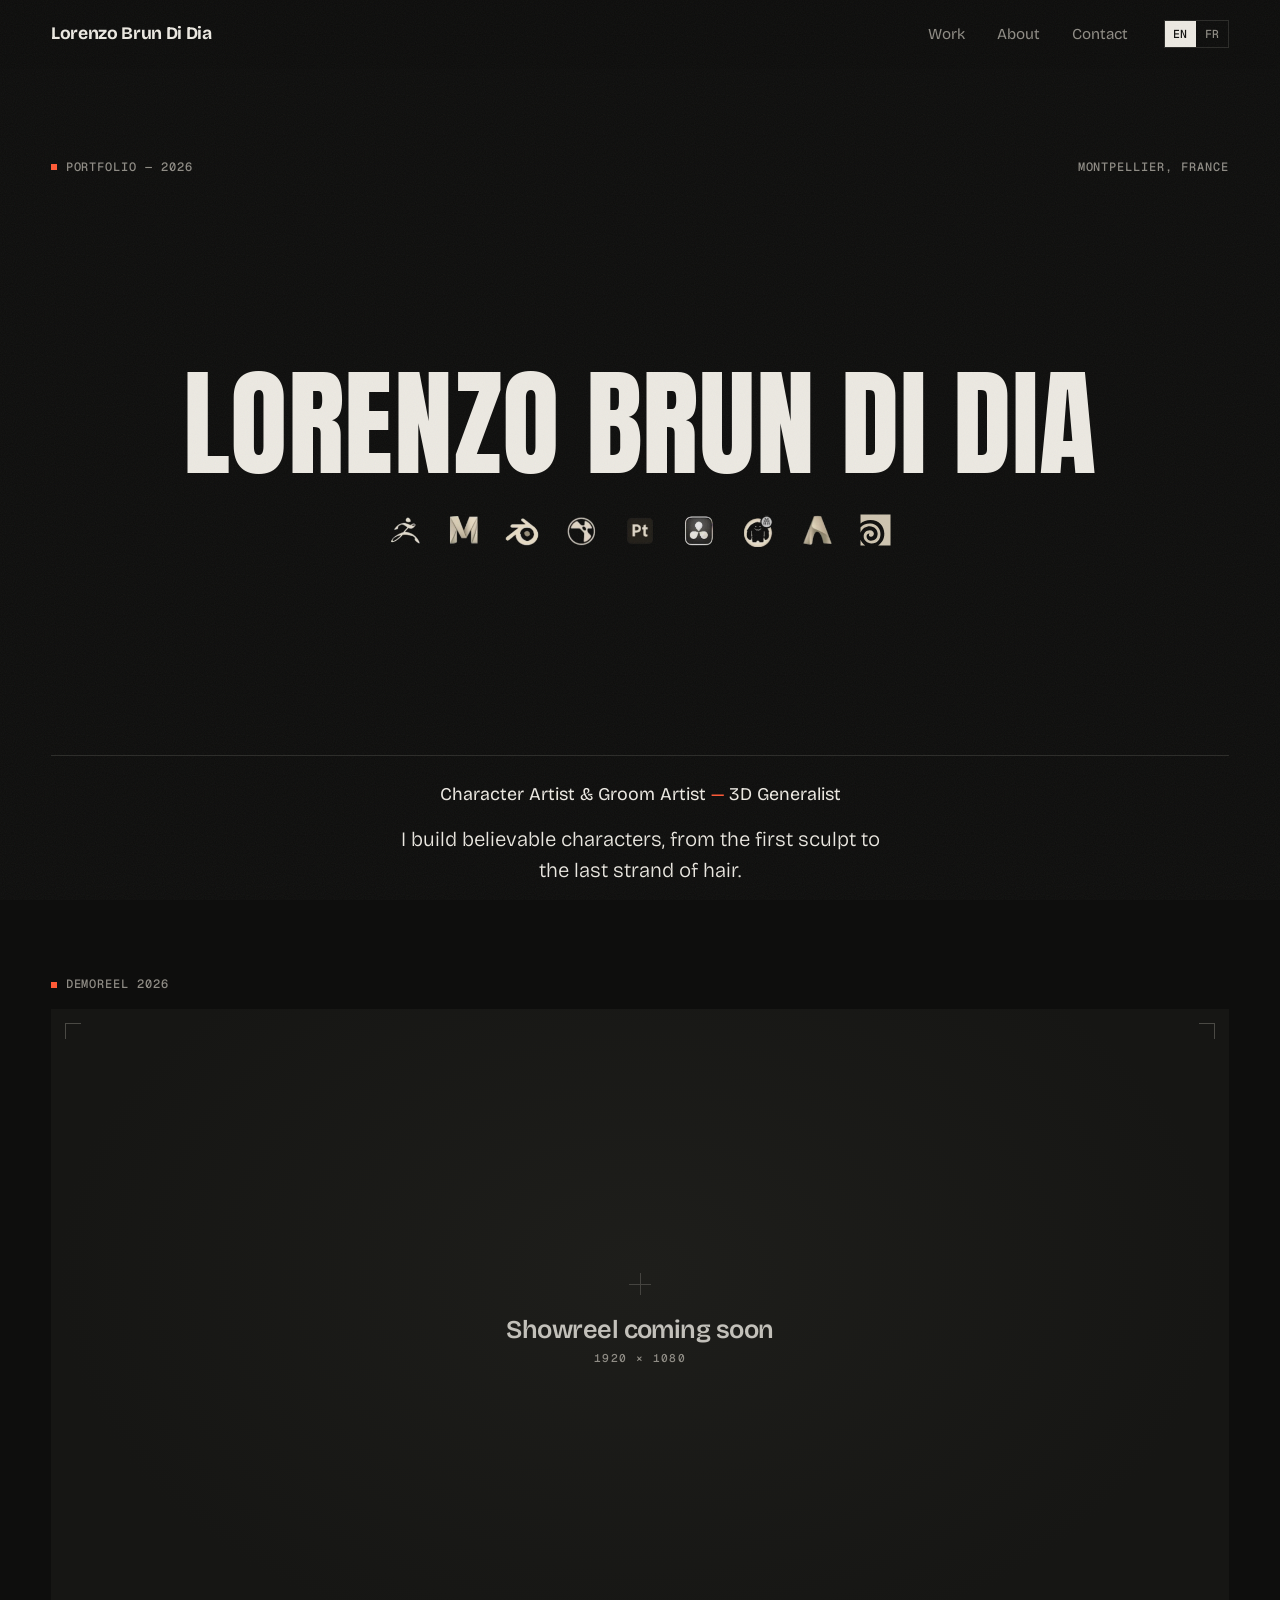
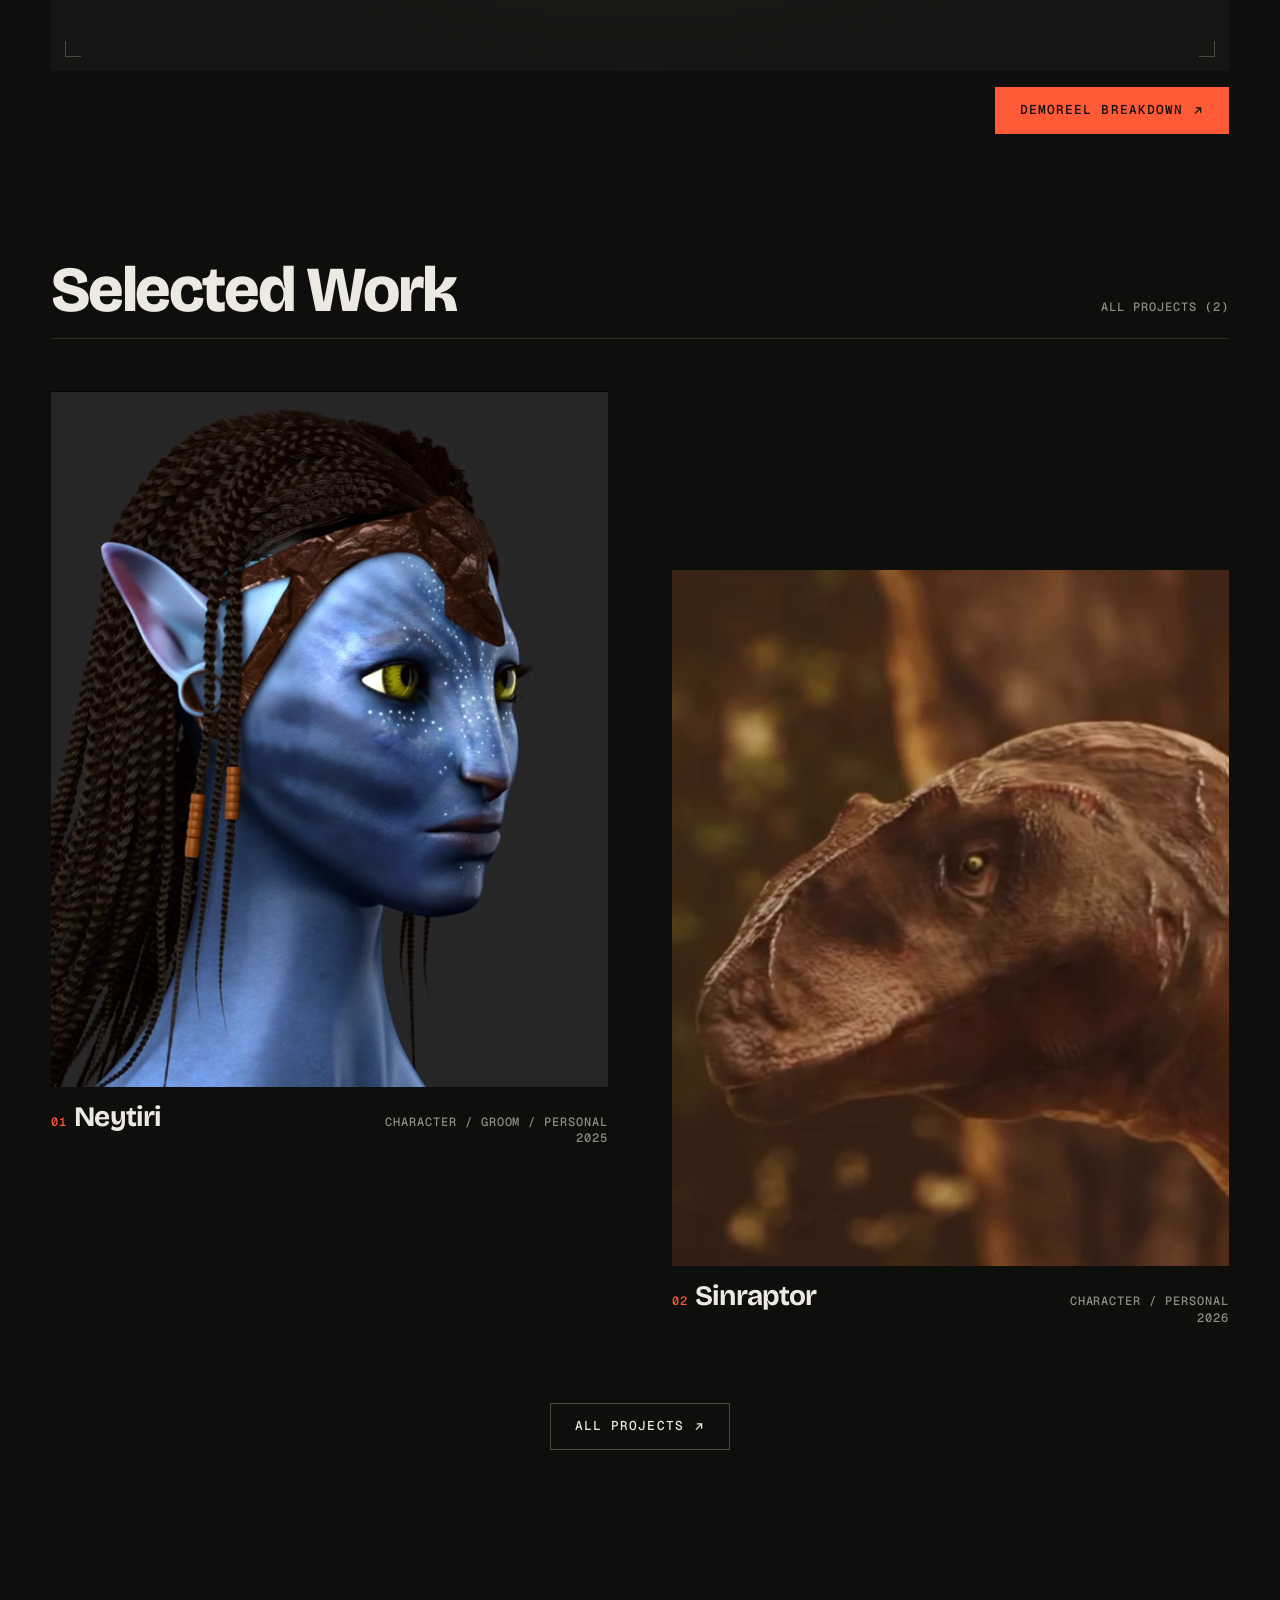
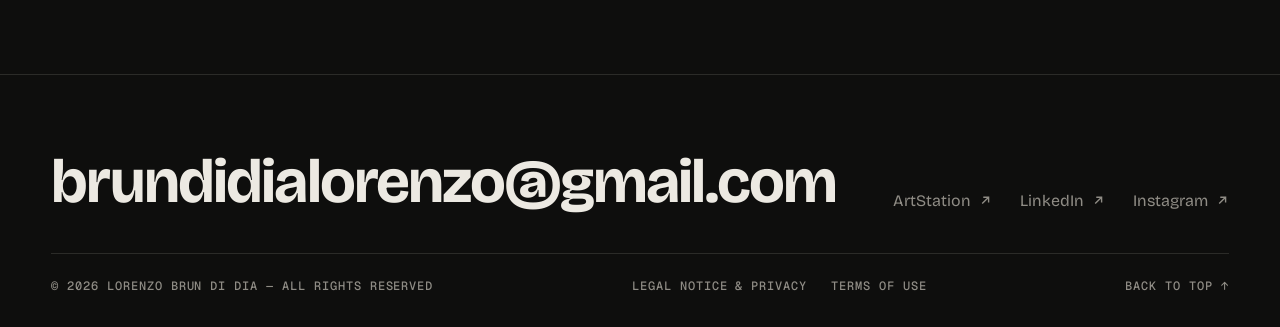
==== index.html @ 5e61f169 "Contact : l'email tient sur une ligne Co-Authored-By: Claude Opus 5.5 <noreply@anthropic.com>" ====
<!doctype html>
<!-- ============================================================
     index.html — ne modifie pas ce fichier.
     Le contenu de la page est construit automatiquement à partir de
     data/site.js et data/projects.js (voir GUIDE.md).
     ============================================================ -->
<html lang="en">
<head>
  <meta charset="utf-8">
  <meta name="viewport" content="width=device-width, initial-scale=1">
  <title>Lorenzo Brun Di Dia — Character Artist & Groom Artist</title>
  <meta name="description" content="Lorenzo Brun Di Dia — Character Artist & Groom Artist, 3D Generalist. Student in Character Design at ARTFX Montpellier.">
  <meta name="tdm-reservation" content="1">
  <meta name="theme-color" content="#0E0E0D">
  <meta property="og:title" content="Lorenzo Brun Di Dia — Character Artist & Groom Artist">
  <meta property="og:description" content="Lorenzo Brun Di Dia — Character Artist & Groom Artist, 3D Generalist. Student in Character Design at ARTFX Montpellier.">
  <meta property="og:type" content="website">
  <link rel="icon" href="assets/favicon.svg" type="image/svg+xml">
  <link rel="stylesheet" href="css/style.css?v=20261101-4">
  <script src="data/site.js?v=20261101-4" defer></script>
  <script src="data/projects.js?v=20261101-4" defer></script>
  <script src="js/lightbox.js?v=20261101-4" defer></script>
  <script src="js/app.js?v=20261101-4" defer></script>
</head>
<body data-page="home">
  <a class="skip-link" href="#main">Skip to content</a>
  <header class="site-header" id="site-header"></header>
  <main id="main" tabindex="-1"><div id="page"></div></main>
  <footer class="site-footer" id="site-footer"></footer>
  <noscript><p class="container" style="padding:4rem 0">Please enable JavaScript to view this portfolio. Contact: brundidialorenzo@gmail.com</p></noscript>
</body>
</html>
---- css/style.css ----
/* =====================================================================
   STYLE.CSS — l'apparence du site.
   Tu n'as besoin de toucher qu'aux deux blocs du haut :
   1) les polices (bloc @font-face)   2) les couleurs (:root)
   ===================================================================== */

/* 1) POLICES — hébergées sur le site (dossier assets/fonts), sans appel à Google :
      aucune donnée de visiteur n'est envoyée à un tiers (RGPD). Voir GUIDE.md pour en changer. */
@font-face { font-family: "Anton"; font-style: normal; font-weight: 400; font-display: swap; src: url("../assets/fonts/anton-latin-ext0.woff2") format("woff2"); unicode-range: U+0100-02BA, U+02BD-02C5, U+02C7-02CC, U+02CE-02D7, U+02DD-02FF, U+0304, U+0308, U+0329, U+1D00-1DBF, U+1E00-1E9F, U+1EF2-1EFF, U+2020, U+20A0-20AB, U+20AD-20C4, U+2113, U+2C60-2C7F, U+A720-A7FF; }
@font-face { font-family: "Anton"; font-style: normal; font-weight: 400; font-display: swap; src: url("../assets/fonts/anton-latin1.woff2") format("woff2"); unicode-range: U+0000-00FF, U+0131, U+0152-0153, U+02BB-02BC, U+02C6, U+02DA, U+02DC, U+0304, U+0308, U+0329, U+2000-206F, U+20AC, U+2122, U+2191, U+2193, U+2212, U+2215, U+FEFF, U+FFFD; }
@font-face { font-family: "Bricolage Grotesque"; font-style: normal; font-weight: 300 800; font-display: swap; src: url("../assets/fonts/bricolage-grotesque-latin-ext2.woff2") format("woff2"); unicode-range: U+0100-02BA, U+02BD-02C5, U+02C7-02CC, U+02CE-02D7, U+02DD-02FF, U+0304, U+0308, U+0329, U+1D00-1DBF, U+1E00-1E9F, U+1EF2-1EFF, U+2020, U+20A0-20AB, U+20AD-20C4, U+2113, U+2C60-2C7F, U+A720-A7FF; }
@font-face { font-family: "Bricolage Grotesque"; font-style: normal; font-weight: 300 800; font-display: swap; src: url("../assets/fonts/bricolage-grotesque-latin3.woff2") format("woff2"); unicode-range: U+0000-00FF, U+0131, U+0152-0153, U+02BB-02BC, U+02C6, U+02DA, U+02DC, U+0304, U+0308, U+0329, U+2000-206F, U+20AC, U+2122, U+2191, U+2193, U+2212, U+2215, U+FEFF, U+FFFD; }
@font-face { font-family: "Geist Mono"; font-style: normal; font-weight: 400; font-display: swap; src: url("../assets/fonts/geist-mono-latin-ext4.woff2") format("woff2"); unicode-range: U+0100-02BA, U+02BD-02C5, U+02C7-02CC, U+02CE-02D7, U+02DD-02FF, U+0304, U+0308, U+0329, U+1D00-1DBF, U+1E00-1E9F, U+1EF2-1EFF, U+2020, U+20A0-20AB, U+20AD-20C4, U+2113, U+2C60-2C7F, U+A720-A7FF; }
@font-face { font-family: "Geist Mono"; font-style: normal; font-weight: 400; font-display: swap; src: url("../assets/fonts/geist-mono-latin5.woff2") format("woff2"); unicode-range: U+0000-00FF, U+0131, U+0152-0153, U+02BB-02BC, U+02C6, U+02DA, U+02DC, U+0304, U+0308, U+0329, U+2000-206F, U+20AC, U+2122, U+2191, U+2193, U+2212, U+2215, U+FEFF, U+FFFD; }
@font-face { font-family: "Geist Mono"; font-style: normal; font-weight: 500; font-display: swap; src: url("../assets/fonts/geist-mono-latin-ext4.woff2") format("woff2"); unicode-range: U+0100-02BA, U+02BD-02C5, U+02C7-02CC, U+02CE-02D7, U+02DD-02FF, U+0304, U+0308, U+0329, U+1D00-1DBF, U+1E00-1E9F, U+1EF2-1EFF, U+2020, U+20A0-20AB, U+20AD-20C4, U+2113, U+2C60-2C7F, U+A720-A7FF; }
@font-face { font-family: "Geist Mono"; font-style: normal; font-weight: 500; font-display: swap; src: url("../assets/fonts/geist-mono-latin5.woff2") format("woff2"); unicode-range: U+0000-00FF, U+0131, U+0152-0153, U+02BB-02BC, U+02C6, U+02DA, U+02DC, U+0304, U+0308, U+0329, U+2000-206F, U+20AC, U+2122, U+2191, U+2193, U+2212, U+2215, U+FEFF, U+FFFD; }

/* 2) COULEURS & RÉGLAGES */
:root {
  --accent: #FF5A36;          /* ← TA COULEUR D'ACCENT : change uniquement cette valeur */
  --on-accent: #0E0E0D;       /* texte posé sur la couleur d'accent */

  --bg: #0E0E0D;              /* fond (presque noir, chaud) */
  --surface: #161614;         /* blocs, placeholders */
  --surface-2: #1E1E1B;
  --line: #2B2B28;            /* filets, bordures */
  --line-strong: #4A4944;
  --text: #ECE9E2;            /* texte principal */
  --muted: #8F8C85;           /* texte secondaire */

  --font-hero: "Anton", "Impact", sans-serif;                        /* ton nom sur l'accueil (style carton de la démo) */
  --font-display: "Bricolage Grotesque", "Arial Black", sans-serif;   /* grands titres */
  --font-body: "Bricolage Grotesque", system-ui, -apple-system, "Segoe UI", sans-serif;
  --display-weight: 800;      /* graisse des titres : 600 (plus léger) à 800 (très gras) */
  --font-mono: "Geist Mono", ui-monospace, "SF Mono", Consolas, monospace;

  --gutter: clamp(1rem, 4vw, 4rem);
  --max: 1680px;
  --ease: cubic-bezier(.2, .7, .1, 1);
}

/* ---------------------------------------------------------------------
   Base
   --------------------------------------------------------------------- */
*, *::before, *::after { box-sizing: border-box; }
html { -webkit-text-size-adjust: 100%; scroll-behavior: smooth; }
body {
  margin: 0;
  background: var(--bg);
  color: var(--text);
  font: 400 1rem/1.6 var(--font-body);
  -webkit-font-smoothing: antialiased;
  text-rendering: optimizeLegibility;
  overflow-x: hidden;
  animation: page-in .6s var(--ease) both;
}
img, video, iframe { display: block; max-width: 100%; }
img { height: auto; }
a { color: inherit; text-decoration: none; }
button { font: inherit; color: inherit; background: none; border: 0; padding: 0; cursor: pointer; }
h1, h2, h3, p, ul, ol, dl, dd, figure { margin: 0; }
ul, ol { padding: 0; list-style: none; }
::selection { background: var(--accent); color: var(--on-accent); }

:focus-visible { outline: 2px solid var(--accent); outline-offset: 3px; }

/* Grain très léger sur tout le site */
body::after {
  content: ""; position: fixed; inset: 0; pointer-events: none; z-index: 100;
  opacity: .05;
  background-image: url("data:image/svg+xml,%3Csvg xmlns='http://www.w3.org/2000/svg' width='160' height='160'%3E%3Cfilter id='n'%3E%3CfeTurbulence type='fractalNoise' baseFrequency='.9' numOctaves='2' stitchTiles='stitch'/%3E%3C/filter%3E%3Crect width='100%25' height='100%25' filter='url(%23n)'/%3E%3C/svg%3E");
}

.skip-link {
  position: absolute; left: 1rem; top: -4rem; z-index: 200;
  background: var(--accent); color: var(--on-accent); padding: .6rem 1rem; font-weight: 500;
}
.skip-link:focus { top: 1rem; }
.visually-hidden {
  position: absolute !important; width: 1px; height: 1px; overflow: hidden;
  clip: rect(0 0 0 0); white-space: nowrap;
}

.container { width: 100%; max-width: var(--max); margin-inline: auto; padding-inline: var(--gutter); }
main { display: block; min-height: 70vh; }
main:focus { outline: none; }

/* Typo utilitaire */
.eyebrow {
  font: 500 .75rem/1.4 var(--font-mono);
  letter-spacing: .08em; text-transform: uppercase; color: var(--muted);
}
.eyebrow--dot::before {
  content: ""; display: inline-block; width: .5em; height: .5em; margin-right: .7em;
  background: var(--accent); vertical-align: .05em;
}
.display {
  font-family: var(--font-display); font-weight: var(--display-weight);
  line-height: .88; letter-spacing: -.035em;
}
.lead { font-size: clamp(1.15rem, 1.6vw, 1.45rem); line-height: 1.5; font-weight: 300; max-width: 38ch; }
.prose p + p { margin-top: 1em; }
.prose { color: var(--text); max-width: 62ch; font-weight: 300; font-size: 1.05rem; }

.link-arrow { display: inline-flex; align-items: center; gap: .5em; }
.link-arrow svg { width: .8em; height: .8em; transition: transform .4s var(--ease); }
.link-arrow:hover svg { transform: translate(2px, -2px); }

.u-line { background: linear-gradient(currentColor, currentColor) left bottom / 0 1px no-repeat; transition: background-size .5s var(--ease); }
.u-line:hover, .u-line:focus-visible { background-size: 100% 1px; }

.btn {
  display: inline-flex; align-items: center; gap: .75em;
  padding: 1rem 1.5rem; border: 1px solid var(--line-strong);
  font: 500 .8rem/1 var(--font-mono); letter-spacing: .08em; text-transform: uppercase;
  transition: background .3s, color .3s, border-color .3s;
}
.btn:hover { background: var(--text); color: var(--bg); border-color: var(--text); }
.btn--accent { background: var(--accent); color: var(--on-accent); border-color: var(--accent); }
.btn--accent:hover { background: var(--text); border-color: var(--text); }
.btn svg { width: .9em; height: .9em; }

.section { padding-block: clamp(4rem, 10vw, 9rem); }
.section-head {
  display: flex; justify-content: space-between; align-items: baseline; gap: 1rem;
  padding-bottom: 1.25rem; margin-bottom: clamp(2rem, 4vw, 3.5rem); border-bottom: 1px solid var(--line);
}
.section-head h2 { font-size: clamp(2.2rem, 5vw, 4.25rem); }

/* ---------------------------------------------------------------------
   Header
   --------------------------------------------------------------------- */
.site-header {
  position: sticky; top: 0; z-index: 50;
  background: color-mix(in srgb, var(--bg) 82%, transparent);
  -webkit-backdrop-filter: blur(14px); backdrop-filter: blur(14px);
  border-bottom: 1px solid transparent;
  transition: transform .5s var(--ease), border-color .3s;
}
.site-header.is-scrolled { border-bottom-color: var(--line); }
.site-header.is-hidden:not(:focus-within) { transform: translateY(-100%); }
.site-header__inner { display: flex; align-items: center; justify-content: space-between; height: 4.25rem; gap: 1rem; }
.brand { font: 700 1.1rem/1 var(--font-display); letter-spacing: -.02em; white-space: nowrap; }

.nav { display: flex; align-items: center; gap: 2.25rem; }
.nav__list { display: flex; gap: 2rem; }
.nav__link { font-size: .95rem; color: var(--muted); transition: color .3s; position: relative; }
.nav__link:hover, .nav__link[aria-current="page"] { color: var(--text); }
.nav__link[aria-current="page"]::before {
  content: ""; position: absolute; left: -.85em; top: 50%; width: .35em; height: .35em;
  background: var(--accent); transform: translateY(-50%);
}

.lang { display: flex; font: 500 .72rem/1 var(--font-mono); letter-spacing: .06em; border: 1px solid var(--line); }
.lang button { padding: .45rem .55rem; color: var(--muted); transition: color .3s, background .3s; }
.lang button[aria-pressed="true"] { color: var(--bg); background: var(--text); }
.lang button:not([aria-pressed="true"]):hover { color: var(--text); }

.menu-btn { display: none; font: 500 .78rem/1 var(--font-mono); letter-spacing: .08em; text-transform: uppercase; padding: .6rem 0; }

@media (max-width: 760px) {
  .menu-btn { display: block; }
  .nav {
    position: fixed; inset: 4.25rem 0 auto 0; height: calc(100dvh - 4.25rem);
    flex-direction: column; align-items: flex-start; justify-content: space-between;
    padding: 2rem var(--gutter) 2.5rem; background: var(--bg);
    opacity: 0; visibility: hidden; transform: translateY(-.5rem);
    transition: opacity .35s var(--ease), transform .35s var(--ease), visibility 0s .35s;
  }
  .nav.is-open { opacity: 1; visibility: visible; transform: none; transition-delay: 0s; }
  .nav__list { flex-direction: column; gap: .25rem; }
  .nav__link { font: var(--display-weight) 3rem/1.05 var(--font-display); letter-spacing: -.035em; color: var(--text); }
  .nav__link[aria-current="page"]::before { left: auto; right: -.6em; top: .55em; }
  body.menu-open { overflow: hidden; }
}

/* ---------------------------------------------------------------------
   Footer
   --------------------------------------------------------------------- */
.site-footer { border-top: 1px solid var(--line); margin-top: clamp(3rem, 8vw, 6rem); }
.site-footer__top { display: grid; grid-template-columns: 1fr auto; gap: 2rem; align-items: end; padding-block: clamp(3rem, 6vw, 5rem) 2.5rem; }
.footer-mail { font: 700 clamp(1.5rem, 4.8vw, 4rem)/1 var(--font-display); letter-spacing: -.03em; word-break: break-word; }
.footer-mail:hover { color: var(--accent); }
.socials { display: flex; flex-wrap: wrap; gap: .5rem 1.75rem; }
.socials a { color: var(--muted); transition: color .3s; }
.socials a:hover { color: var(--text); }
.site-footer__bottom {
  display: flex; justify-content: space-between; gap: 1rem; flex-wrap: wrap;
  padding-block: 1.5rem 2rem; border-top: 1px solid var(--line);
}
.site-footer__bottom a:hover { color: var(--text); }
.site-footer__legal { display: flex; flex-wrap: wrap; gap: .5rem 1.5rem; }
@media (max-width: 760px) { .site-footer__top { grid-template-columns: 1fr; } }

/* ---------------------------------------------------------------------
   Placeholder (image ou vidéo manquante)
   --------------------------------------------------------------------- */
.ph {
  --m: var(--line-strong);
  position: relative; width: 100%; aspect-ratio: 16 / 9;
  display: flex; flex-direction: column; align-items: center; justify-content: center; gap: .5rem;
  padding: 1.5rem; text-align: center; overflow: hidden;
  background:
    linear-gradient(var(--m), var(--m)) top 14px left 14px / 16px 1px no-repeat,
    linear-gradient(var(--m), var(--m)) top 14px left 14px / 1px 16px no-repeat,
    linear-gradient(var(--m), var(--m)) top 14px right 14px / 16px 1px no-repeat,
    linear-gradient(var(--m), var(--m)) top 14px right 14px / 1px 16px no-repeat,
    linear-gradient(var(--m), var(--m)) bottom 14px left 14px / 16px 1px no-repeat,
    linear-gradient(var(--m), var(--m)) bottom 14px left 14px / 1px 16px no-repeat,
    linear-gradient(var(--m), var(--m)) bottom 14px right 14px / 16px 1px no-repeat,
    linear-gradient(var(--m), var(--m)) bottom 14px right 14px / 1px 16px no-repeat,
    radial-gradient(ellipse at 50% 40%, var(--surface-2), var(--surface) 70%);
}
.ph__label { font: 600 clamp(1.05rem, 2vw, 1.6rem)/1.1 var(--font-display); letter-spacing: -.02em; color: var(--text); opacity: .8; }
.ph__size { font: 500 .7rem/1 var(--font-mono); letter-spacing: .12em; color: var(--muted); text-transform: uppercase; }
.ph__cross { position: absolute; width: 22px; height: 22px; opacity: .35; }
.ph__cross::before, .ph__cross::after { content: ""; position: absolute; background: var(--muted); }
.ph__cross::before { left: 50%; top: 0; bottom: 0; width: 1px; }
.ph__cross::after { top: 50%; left: 0; right: 0; height: 1px; }
.ph__cross { top: calc(50% - 4.2rem); }
/* Dans un cadre à ratio fixe, le placeholder remplit le cadre */
.frame > .ph { aspect-ratio: auto; height: 100%; }

.frame { position: relative; overflow: hidden; background: var(--surface); }
.frame > img, .frame > video, .frame > iframe, .frame > model-viewer { width: 100%; height: 100%; object-fit: cover; border: 0; }

/* ---------------------------------------------------------------------
   Accueil — Hero
   --------------------------------------------------------------------- */
.hero { padding-top: clamp(2.5rem, 7vw, 6rem); padding-bottom: clamp(3rem, 7vw, 6rem); overflow-x: clip; }
.hero__meta { display: flex; justify-content: space-between; gap: 1rem; margin-bottom: clamp(1.5rem, 4vw, 3rem); }
/* Nom + icônes à gauche, image qui flotte à droite (comme le carton de fin de la démo) */
.hero__stage {
  display: grid; grid-template-columns: minmax(0, 1.55fr) minmax(0, 1fr); align-items: center; gap: 2rem;
  min-height: clamp(20rem, 60vh, 44rem);
}
.hero__text { position: relative; z-index: 1; container-type: inline-size; }
/* La taille du nom suit la largeur de sa colonne (cqi) : il reste sur une ligne, quel que soit le zoom */
.hero__name {
  display: flex; flex-wrap: wrap; column-gap: .22em;
  font: 400 clamp(2rem, 6.6vw, 9.5rem)/.92 var(--font-hero); letter-spacing: .005em; text-transform: uppercase;
  font-size: clamp(1.75rem, 12.2cqi, 9.5rem);
}
.hero__tools { display: flex; flex-wrap: wrap; align-items: center; gap: clamp(.9rem, 2vw, 1.75rem); margin-top: clamp(1.25rem, 3vw, 2.25rem); }
.hero__tool { animation: word-in 1.2s var(--ease) var(--in, 0s) both; }
.hero__tool img { display: block; width: clamp(1.75rem, 2.6vw, 2.5rem); height: auto; opacity: .9; animation: bob var(--dur, 5s) ease-in-out var(--delay, 0s) infinite; transition: opacity .3s; }
.hero__tool img:hover { opacity: 1; }
.hero__visual {
  margin-right: calc(var(--gutter) * -1);
  transform: translate3d(calc(var(--mx, 0) * -2rem), calc(var(--my, 0) * -1.2rem), 0);
  transition: transform 1.6s var(--ease); animation: fade 1.8s .25s var(--ease) both;
}
.hero__visual-float { animation: drift 9s ease-in-out infinite; }
/* Fondu vers le noir sur les 4 côtés : l'ellipse touche chaque bord, donc aucun bord net n'est visible */
.hero__visual img {
  width: 100%; height: auto;
  -webkit-mask-image: radial-gradient(ellipse closest-side at 55% 50%, #000 40%, transparent 100%);
  mask-image: radial-gradient(ellipse closest-side at 55% 50%, #000 40%, transparent 100%);
}
/* Sans image : nom, icônes, rôle et accroche centrés */
.hero--centered .hero__stage { grid-template-columns: 1fr; justify-items: center; text-align: center; min-height: clamp(18rem, 52vh, 38rem); }
.hero--centered .hero__text { width: 100%; }
.hero--centered .hero__name { justify-content: center; font-size: clamp(1.75rem, 10cqi, 9.5rem); }
.hero--centered .hero__tools { justify-content: center; }
.hero--centered .hero__bottom { grid-template-columns: 1fr; justify-items: center; text-align: center; gap: 1rem; }
.hero--centered .hero__role { max-width: none; }
@media (max-width: 760px) {
  .hero--centered .hero__stage { min-height: 0; padding-block: 2.5rem 1rem; }
  .hero--centered .hero__name { font-size: clamp(1.75rem, 12cqi, 4.5rem); }
  .hero__tools { gap: min(.65rem, 2.6vw); }
  .hero__tool img { width: min(1.6rem, 7vw); }
  .hero__stage { grid-template-columns: 1fr; min-height: 0; gap: 0; }
  .hero__visual { order: -1; width: 88%; margin: -1rem calc(var(--gutter) * -1) -3.5rem auto; }
}
/* Chaque mot flotte à son rythme : parallaxe souris > flottement > apparition */
.hero__word { display: inline-block; transform: translate3d(calc(var(--mx, 0) * var(--depth, 1) * 1.6rem), calc(var(--my, 0) * var(--depth, 1) * 1rem), 0); transition: transform 1.4s var(--ease); }
.hero__float { display: inline-block; animation: float var(--dur, 7s) ease-in-out var(--delay, 0s) infinite; }
.hero__in { display: inline-block; animation: word-in 1.3s var(--ease) var(--in, 0s) both; }
.hero__bottom {
  display: grid; grid-template-columns: 1fr 1fr; gap: 2rem 4rem; align-items: start;
  margin-top: clamp(2rem, 5vw, 4rem); padding-top: 1.5rem; border-top: 1px solid var(--line);
  animation: fade-up 1s .35s var(--ease) both;
}
.hero__role { font-size: clamp(1rem, 1.4vw, 1.2rem); font-weight: 400; max-width: 30ch; }
.hero__role .accent { color: var(--accent); }
@media (max-width: 760px) {
  .hero__bottom { grid-template-columns: 1fr; }
}

/* Showreel */
.reel__head { display: flex; justify-content: space-between; gap: 1rem; margin-bottom: 1rem; }
.reel .frame { aspect-ratio: 16 / 9; }
.reel model-viewer { --poster-color: transparent; background: radial-gradient(ellipse at 50% 45%, var(--surface-2), var(--bg) 75%); }
.reel__bar { display: flex; justify-content: space-between; align-items: center; flex-wrap: wrap; gap: 1rem; margin-top: 1rem; }
.reel__controls { display: flex; gap: .5rem; }
.reel__toggle {
  font: 500 .7rem/1 var(--font-mono); letter-spacing: .08em; text-transform: uppercase;
  padding: .6rem .8rem; background: color-mix(in srgb, var(--bg) 70%, transparent); border: 1px solid var(--line-strong);
}
.reel__toggle:hover { border-color: var(--text); }

/* Selected work — grille décalée */
.selected { display: grid; grid-template-columns: repeat(2, 1fr); gap: clamp(2.5rem, 6vw, 6rem) clamp(1.5rem, 5vw, 6rem); }
.selected > li:nth-child(even) { margin-top: clamp(0rem, 14vw, 14rem); }
@media (max-width: 700px) {
  .selected { grid-template-columns: 1fr; }
  .selected > li:nth-child(even) { margin-top: 0; }
}

/* Carte projet (accueil + Work) */
.card__link { display: block; }
.card__media { aspect-ratio: 4 / 5; }
.card__media img { transition: transform 1.2s var(--ease), opacity .6s; }
.card__link:hover .card__media img, .card__link:focus-visible .card__media img { transform: scale(1.035); }
.card__media .ph { transition: transform 1.2s var(--ease); }
.card__link:hover .card__media .ph { transform: scale(1.02); }
.card__meta { display: flex; justify-content: space-between; align-items: baseline; gap: 1rem; padding-top: 1rem; }
.card__title { font: 700 clamp(1.4rem, 2.2vw, 2.1rem)/1.05 var(--font-display); letter-spacing: -.03em; }
.card__index { color: var(--accent); margin-right: .6em; }
.card__title span.t { background: linear-gradient(currentColor, currentColor) left 92% / 0 1px no-repeat; transition: background-size .5s var(--ease); }
.card__link:hover .card__title span.t, .card__link:focus-visible .card__title span.t { background-size: 100% 1px; }
.card__title { flex: 1 1 auto; min-width: 0; }
.card__info { text-align: right; flex: 0 1 auto; max-width: 55%; }

.home-more { margin-top: clamp(3rem, 6vw, 5rem); display: flex; justify-content: center; }


/* ---------------------------------------------------------------------
   En-tête de page (Work / About / Contact)
   --------------------------------------------------------------------- */
.page-head { padding-top: clamp(2.5rem, 7vw, 6rem); padding-bottom: clamp(2rem, 5vw, 4rem); }
.page-head__title { font-size: clamp(4rem, 13vw, 12rem); }
.page-head__title sup { font: 500 .9rem/1 var(--font-mono); color: var(--accent); vertical-align: top; margin-left: .4em; letter-spacing: 0; }
.page-head__title--small { font-size: clamp(2.4rem, 6.5vw, 6rem); max-width: 16ch; }

/* Pages légales */
.legal__section { display: grid; grid-template-columns: 1fr 2fr; gap: 1rem 2rem; padding-block: 2.25rem; border-top: 1px solid var(--line); }
.legal__title { font: 700 clamp(1.3rem, 2vw, 1.7rem)/1.15 var(--font-display); letter-spacing: -.02em; }
.legal__title .eyebrow { display: block; margin-bottom: .6rem; }
.legal .prose { color: var(--muted); }
.legal .prose a { color: var(--text); word-break: break-word; }
@media (max-width: 760px) { .legal__section { grid-template-columns: 1fr; } }

/* Filtres */
.filters { display: flex; flex-wrap: wrap; gap: .5rem; margin-bottom: clamp(2rem, 4vw, 3rem); }
.filter {
  font: 500 .75rem/1 var(--font-mono); letter-spacing: .06em; text-transform: uppercase;
  padding: .7rem 1rem; border: 1px solid var(--line); color: var(--muted);
  transition: color .3s, border-color .3s, background .3s;
}
.filter:hover { color: var(--text); border-color: var(--line-strong); }
.filter[aria-pressed="true"] { color: var(--text); border-color: var(--text); }
.filter[aria-pressed="true"]::before { content: ""; display: inline-block; width: .45em; height: .45em; background: var(--accent); margin-right: .6em; vertical-align: .1em; }
.filter sup { color: var(--muted); margin-left: .35em; font-size: .85em; }

.grid { display: grid; grid-template-columns: repeat(3, 1fr); gap: clamp(2.5rem, 4vw, 4rem) clamp(1rem, 2.5vw, 2.5rem); }
.grid > li[hidden] { display: none; }
.grid > li.is-filtered-in { animation: fade-up .6s var(--ease) both; }
@media (max-width: 1000px) { .grid { grid-template-columns: repeat(2, 1fr); } }
@media (max-width: 560px) { .grid { grid-template-columns: 1fr; } }
.empty { color: var(--muted); padding-block: 3rem; }

/* ---------------------------------------------------------------------
   Page projet
   --------------------------------------------------------------------- */
.cover { aspect-ratio: 16 / 9; max-height: 88vh; width: 100%; }
.project-head { padding-block: clamp(2.5rem, 6vw, 5rem) clamp(2rem, 4vw, 3rem); }
.project-head__title { font-size: clamp(3.5rem, 11vw, 10rem); margin-top: .75rem; }
.meta {
  display: grid; grid-template-columns: repeat(4, 1fr); gap: 1.5rem 2rem;
  padding-block: 1.75rem; border-block: 1px solid var(--line);
}
.meta dt { margin-bottom: .5rem; }
.meta dd { font-size: .98rem; }
@media (max-width: 860px) { .meta { grid-template-columns: repeat(2, 1fr); } }
@media (max-width: 480px) { .meta { grid-template-columns: 1fr; } }

.project-body { display: grid; grid-template-columns: 1fr 2fr; gap: 2rem; padding-block: clamp(2.5rem, 6vw, 5rem); }
@media (max-width: 860px) { .project-body { grid-template-columns: 1fr; } }

.block { padding-bottom: clamp(3rem, 7vw, 6rem); }
.block__head { display: flex; align-items: baseline; gap: 1rem; margin-bottom: 1.5rem; }
.block__head h2 { font: var(--display-weight) clamp(1.8rem, 3.6vw, 3rem)/1 var(--font-display); letter-spacing: -.035em; }

.gallery { display: grid; grid-template-columns: repeat(2, 1fr); gap: clamp(.75rem, 1.5vw, 1.5rem); }
.gallery > figure { grid-column: 1 / -1; }
.gallery > figure.half { grid-column: auto; }
@media (max-width: 600px) { .gallery > figure.half { grid-column: 1 / -1; } }
figcaption { margin-top: .75rem; }

.zoom { display: block; width: 100%; cursor: zoom-in; overflow: hidden; background: var(--surface); }
.zoom img { width: 100%; transition: transform 1s var(--ease), opacity .4s; }
.zoom:hover img { transform: scale(1.015); }

.video { aspect-ratio: 16 / 9; }
.videos { display: grid; gap: clamp(1rem, 2vw, 2rem); }

/* Slider avant / après */
.compare { --pos: 50%; position: relative; overflow: hidden; background: var(--surface); user-select: none; }
.compare img, .compare .ph { position: absolute; inset: 0; width: 100%; height: 100%; object-fit: cover; aspect-ratio: auto; }
.compare__before { position: absolute; inset: 0; clip-path: inset(0 0 0 var(--pos)); }
.compare__line { position: absolute; top: 0; bottom: 0; left: var(--pos); width: 1px; background: var(--text); pointer-events: none; }
.compare__line::after {
  content: "‹ ›"; position: absolute; top: 50%; left: 50%; transform: translate(-50%, -50%);
  display: grid; place-items: center; width: 2.75rem; height: 2.75rem;
  font: 500 1rem/1 var(--font-mono); letter-spacing: .1em; color: var(--text);
  background: color-mix(in srgb, var(--bg) 70%, transparent); border: 1px solid var(--text);
}
.compare__tag { position: absolute; top: 1rem; padding: .45rem .6rem; color: var(--text); background: color-mix(in srgb, var(--bg) 70%, transparent); pointer-events: none; }
.compare__tag--after { left: 1rem; }
.compare__tag--before { right: 1rem; }
.compare__range { position: absolute; inset: 0; width: 100%; height: 100%; margin: 0; opacity: 0; cursor: ew-resize; touch-action: pan-y; }
.compare:has(.compare__range:focus-visible) { outline: 2px solid var(--accent); outline-offset: 3px; }

.breakdown__step { display: grid; grid-template-columns: 1fr 2fr; gap: 1.5rem 2rem; padding-block: 2rem; border-top: 1px solid var(--line); }
.breakdown__step h3 { font: 700 1.6rem/1.1 var(--font-display); letter-spacing: -.03em; margin: .5rem 0 .75rem; }
.breakdown__step p { color: var(--muted); max-width: 40ch; }
@media (max-width: 860px) { .breakdown__step { grid-template-columns: 1fr; } }

.pager { display: grid; grid-template-columns: 1fr 1fr; border-top: 1px solid var(--line); }
.pager a { display: block; padding-block: clamp(2rem, 5vw, 4rem); transition: color .3s; }
.pager a + a { text-align: right; border-left: 1px solid var(--line); }
.pager a:first-child { padding-right: 1rem; }
.pager a + a { padding-left: 1rem; }
.pager__title { display: block; font: var(--display-weight) clamp(1.8rem, 5vw, 4.5rem)/1 var(--font-display); letter-spacing: -.035em; margin-top: .75rem; transition: color .3s, transform .6s var(--ease); }
.pager a:hover .pager__title { color: var(--accent); }
.pager a:first-child:hover .pager__title { transform: translateX(-6px); }
.pager a + a:hover .pager__title { transform: translateX(6px); }
/* Un seul autre projet : un seul lien « suivant », aligné à droite */
.pager--single { grid-template-columns: 1fr; }
.pager--single a { text-align: right; }
.pager--single a:hover .pager__title { transform: translateX(6px); }

.notice { padding-block: 6rem; }
.notice p { margin-block: 1rem 2rem; color: var(--muted); }

/* ---------------------------------------------------------------------
   About
   --------------------------------------------------------------------- */
.about { display: grid; grid-template-columns: 5fr 7fr; gap: clamp(2rem, 6vw, 7rem); align-items: start; padding-bottom: 2rem; }
.about__portrait { position: sticky; top: 6rem; }
.about__portrait .frame { aspect-ratio: 4 / 5; }
.about__lead { font: 500 clamp(1.4rem, 2.3vw, 2rem)/1.25 var(--font-display); letter-spacing: -.02em; margin-bottom: 1.5rem; }
.about__lead + .prose { color: var(--muted); }
.about__section { padding-top: 2.5rem; margin-top: 2.5rem; border-top: 1px solid var(--line); }
.about__section > .eyebrow { margin-bottom: 1.25rem; }
.edu li { display: grid; grid-template-columns: 9rem 1fr; gap: 1rem; }
.edu strong { font-weight: 500; display: block; }
.edu span { color: var(--muted); }
.tags { display: flex; flex-wrap: wrap; gap: .5rem; }
.tags li { border: 1px solid var(--line); padding: .5rem .8rem; font-size: .92rem; }
.list-lines li { padding-block: .7rem; border-bottom: 1px solid var(--line); }
.list-lines li:first-child { padding-top: 0; }
@media (max-width: 860px) {
  .about { grid-template-columns: 1fr; }
  .about__portrait { position: static; max-width: 420px; }
  .edu li { grid-template-columns: 1fr; gap: .25rem; }
}

/* ---------------------------------------------------------------------
   Contact
   --------------------------------------------------------------------- */
.contact { display: grid; grid-template-columns: 7fr 5fr; gap: clamp(2rem, 6vw, 7rem); align-items: start; }
/* La taille de l'email suit la largeur de sa colonne (cqi) : il tient toujours sur une ligne */
.contact__main { container-type: inline-size; }
.contact__mail { display: inline-block; font: 700 clamp(1rem, 7.2cqi, 4rem)/1.05 var(--font-display); letter-spacing: -.035em; white-space: nowrap; margin-block: 1rem 1.25rem; transition: color .3s; }
.contact__mail:hover { color: var(--accent); }
.contact__row { display: flex; gap: 1rem; align-items: center; flex-wrap: wrap; }
.contact__socials li a { display: flex; justify-content: space-between; align-items: center; padding-block: 1.1rem; border-bottom: 1px solid var(--line); font-size: 1.15rem; transition: color .3s, padding .4s var(--ease); }
.contact__socials li:first-child a { border-top: 1px solid var(--line); }
.contact__socials li a:hover { color: var(--accent); padding-left: .5rem; }
.contact__socials svg { width: .8em; height: .8em; }
@media (max-width: 860px) { .contact { grid-template-columns: 1fr; } }

.form { display: grid; gap: 1.25rem; margin-top: 1.5rem; max-width: 640px; }
.field label { display: block; margin-bottom: .5rem; }
.field input, .field textarea {
  width: 100%; padding: .9rem 0; background: transparent; color: var(--text);
  border: 0; border-bottom: 1px solid var(--line-strong); font: inherit; font-size: 1.05rem; border-radius: 0;
  transition: border-color .3s;
}
.field textarea { min-height: 8rem; resize: vertical; }
.field input:focus, .field textarea:focus { outline: none; border-bottom-color: var(--accent); }
.form__status { min-height: 1.5em; color: var(--muted); }

/* ---------------------------------------------------------------------
   Lightbox (plein écran)
   --------------------------------------------------------------------- */
.lightbox {
  width: 100vw; height: 100dvh; max-width: none; max-height: none; margin: 0; padding: 0; border: 0;
  background: var(--bg); color: var(--text);
}
.lightbox::backdrop { background: rgba(0, 0, 0, .6); }
.lightbox[open] { display: grid; grid-template-rows: auto 1fr; animation: fade .3s var(--ease); }
.lightbox__bar { display: flex; justify-content: space-between; align-items: center; padding: 1rem var(--gutter); }
.lightbox__stage { position: relative; display: flex; align-items: center; justify-content: center; padding: 0 clamp(3rem, 7vw, 6rem) 2rem; min-height: 0; }
.lightbox__stage img { max-width: 100%; max-height: 100%; object-fit: contain; animation: fade .4s var(--ease); }
.lightbox__btn { font: 500 .75rem/1 var(--font-mono); letter-spacing: .08em; text-transform: uppercase; padding: .8rem; }
.lightbox__btn:hover { color: var(--accent); }
.lightbox__nav { position: absolute; top: 50%; transform: translateY(-50%); width: 3rem; height: 3rem; display: grid; place-items: center; }
.lightbox__nav:hover { color: var(--accent); }
.lightbox__nav svg { width: 1.4rem; height: 1.4rem; }
.lightbox__nav--prev { left: calc(var(--gutter) - .75rem); }
.lightbox__nav--next { right: calc(var(--gutter) - .75rem); }
.lightbox__caption { position: absolute; left: 0; right: 0; bottom: .5rem; text-align: center; }

/* Message d'erreur si un fichier de données est cassé */
.data-error { margin: 2rem var(--gutter); padding: 1.5rem; border: 1px solid var(--accent); font-family: var(--font-mono); font-size: .9rem; }

/* ---------------------------------------------------------------------
   Animations
   --------------------------------------------------------------------- */
.js .reveal { opacity: 0; transform: translateY(28px); transition: opacity 1s var(--ease), transform 1s var(--ease); transition-delay: var(--d, 0s); }
.js .reveal.is-visible { opacity: 1; transform: none; }

@keyframes float { 0%, 100% { transform: translateY(0) rotate(0deg); } 50% { transform: translateY(-.07em) rotate(-.8deg); } }
@keyframes bob { 0%, 100% { transform: translateY(0); } 50% { transform: translateY(-7px); } }
@keyframes drift { 0%, 100% { transform: translateY(0) rotate(0deg); } 50% { transform: translateY(-16px) rotate(-.6deg); } }
@keyframes word-in { from { opacity: 0; transform: translateY(.4em); filter: blur(10px); } to { opacity: 1; transform: none; filter: none; } }
@keyframes fade-up { from { opacity: 0; transform: translateY(16px); } to { opacity: 1; transform: none; } }
@keyframes fade { from { opacity: 0; } to { opacity: 1; } }
@keyframes page-in { from { opacity: 0; } to { opacity: 1; } }

/* Transitions douces entre les pages (navigateurs récents) */
@view-transition { navigation: auto; }
::view-transition-old(root) { animation: .35s var(--ease) both fade reverse; }
::view-transition-new(root) { animation: .45s var(--ease) both fade; }

/* Respecte le réglage "réduire les animations" du système */
@media (prefers-reduced-motion: reduce) {
  *, *::before, *::after { animation-duration: .01ms !important; animation-delay: 0s !important; transition-duration: .01ms !important; scroll-behavior: auto !important; }
  .js .reveal { opacity: 1; transform: none; }
  .hero__float, .hero__tool img, .hero__visual-float { animation: none !important; }
  .hero__word, .hero__visual { transform: none !important; }
}
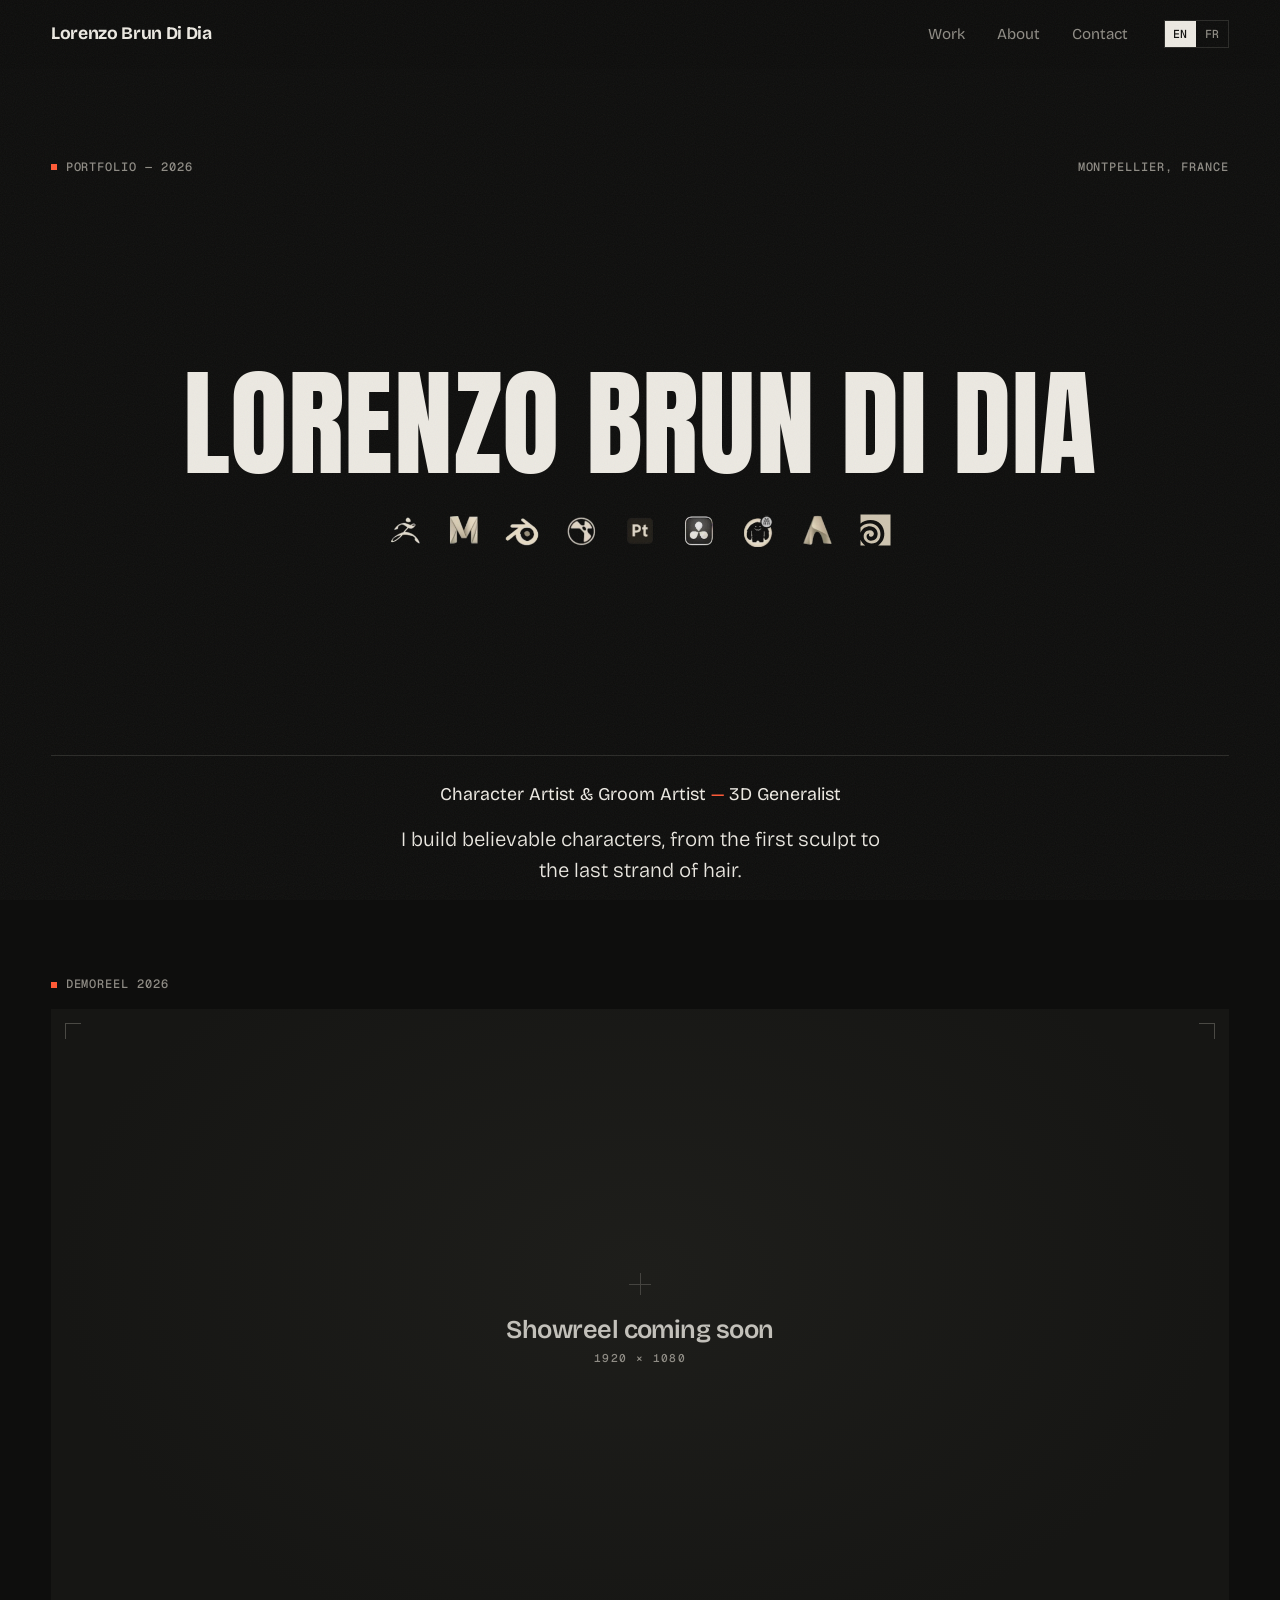
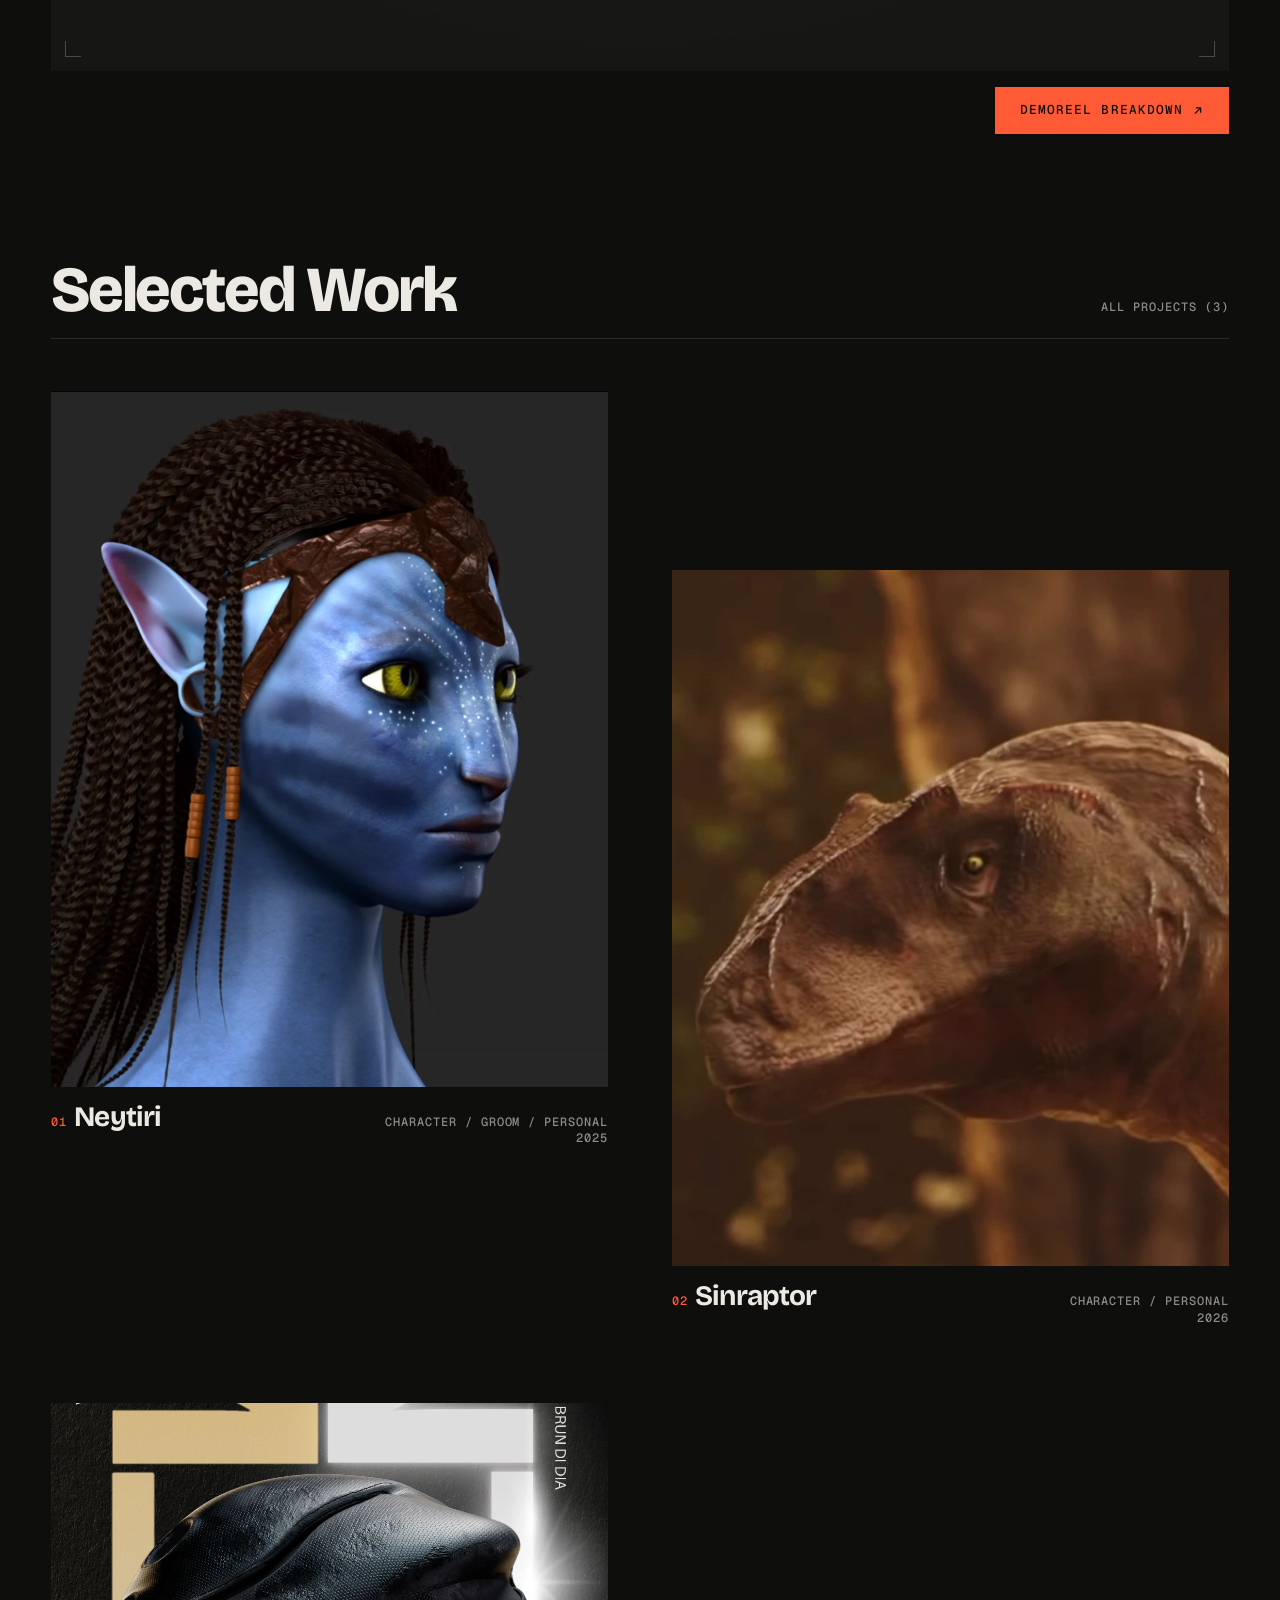
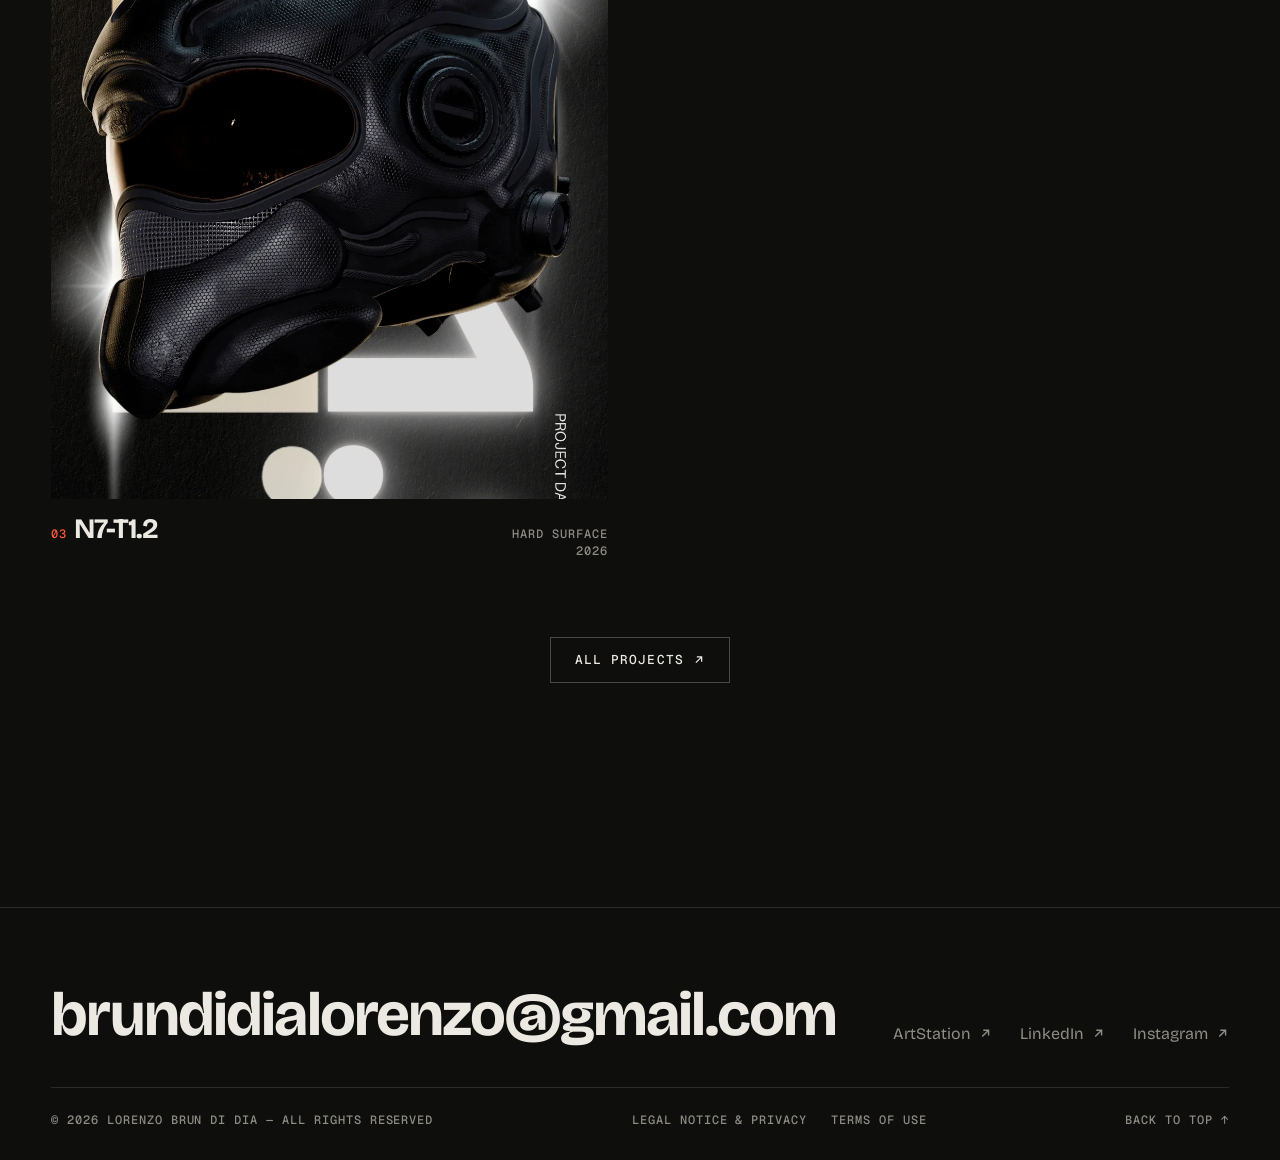
==== commit 9324c5ee: "Nouveau projet : casque N7-T1.2 Co-Authored-By: Claude Opus 5.5 <noreply@anthropic.com>" ====
--- a/index.html
+++ b/index.html
@@ -16,11 +16,11 @@
   <meta property="og:description" content="Lorenzo Brun Di Dia — Character Artist & Groom Artist, 3D Generalist. Student in Character Design at ARTFX Montpellier.">
   <meta property="og:type" content="website">
   <link rel="icon" href="assets/favicon.svg" type="image/svg+xml">
-  <link rel="stylesheet" href="css/style.css?v=20261101-4">
-  <script src="data/site.js?v=20261101-4" defer></script>
-  <script src="data/projects.js?v=20261101-4" defer></script>
-  <script src="js/lightbox.js?v=20261101-4" defer></script>
-  <script src="js/app.js?v=20261101-4" defer></script>
+  <link rel="stylesheet" href="css/style.css?v=20261106-1">
+  <script src="data/site.js?v=20261106-1" defer></script>
+  <script src="data/projects.js?v=20261106-1" defer></script>
+  <script src="js/lightbox.js?v=20261106-1" defer></script>
+  <script src="js/app.js?v=20261106-1" defer></script>
 </head>
 <body data-page="home">
   <a class="skip-link" href="#main">Skip to content</a>
--- a/css/style.css
+++ b/css/style.css
@@ -394,6 +394,15 @@
 
 .video { aspect-ratio: 16 / 9; }
 .videos { display: grid; gap: clamp(1rem, 2vw, 2rem); }
+
+/* Vidéo YouTube / Vimeo en attente du clic du visiteur (RGPD) */
+.embed-consent {
+  width: 100%; height: 100%; display: flex; flex-direction: column; align-items: center; justify-content: center; gap: .9rem;
+  padding: 1.5rem; text-align: center; background: radial-gradient(ellipse at 50% 40%, var(--surface-2), var(--surface) 70%);
+}
+.embed-consent__play { font: 500 .8rem/1 var(--font-mono); letter-spacing: .08em; text-transform: uppercase; padding: 1rem 1.5rem; border: 1px solid var(--text); transition: background .3s, color .3s; }
+.embed-consent:hover .embed-consent__play, .embed-consent:focus-visible .embed-consent__play { background: var(--text); color: var(--bg); }
+.embed-consent__note { max-width: 36ch; font-size: .85rem; color: var(--muted); }
 
 /* Slider avant / après */
 .compare { --pos: 50%; position: relative; overflow: hidden; background: var(--surface); user-select: none; }
@@ -482,6 +491,8 @@
 .field textarea { min-height: 8rem; resize: vertical; }
 .field input:focus, .field textarea:focus { outline: none; border-bottom-color: var(--accent); }
 .form__status { min-height: 1.5em; color: var(--muted); }
+.form__privacy { font-size: .85rem; color: var(--muted); max-width: 60ch; }
+.form__privacy a { color: var(--text); }
 
 /* ---------------------------------------------------------------------
    Lightbox (plein écran)
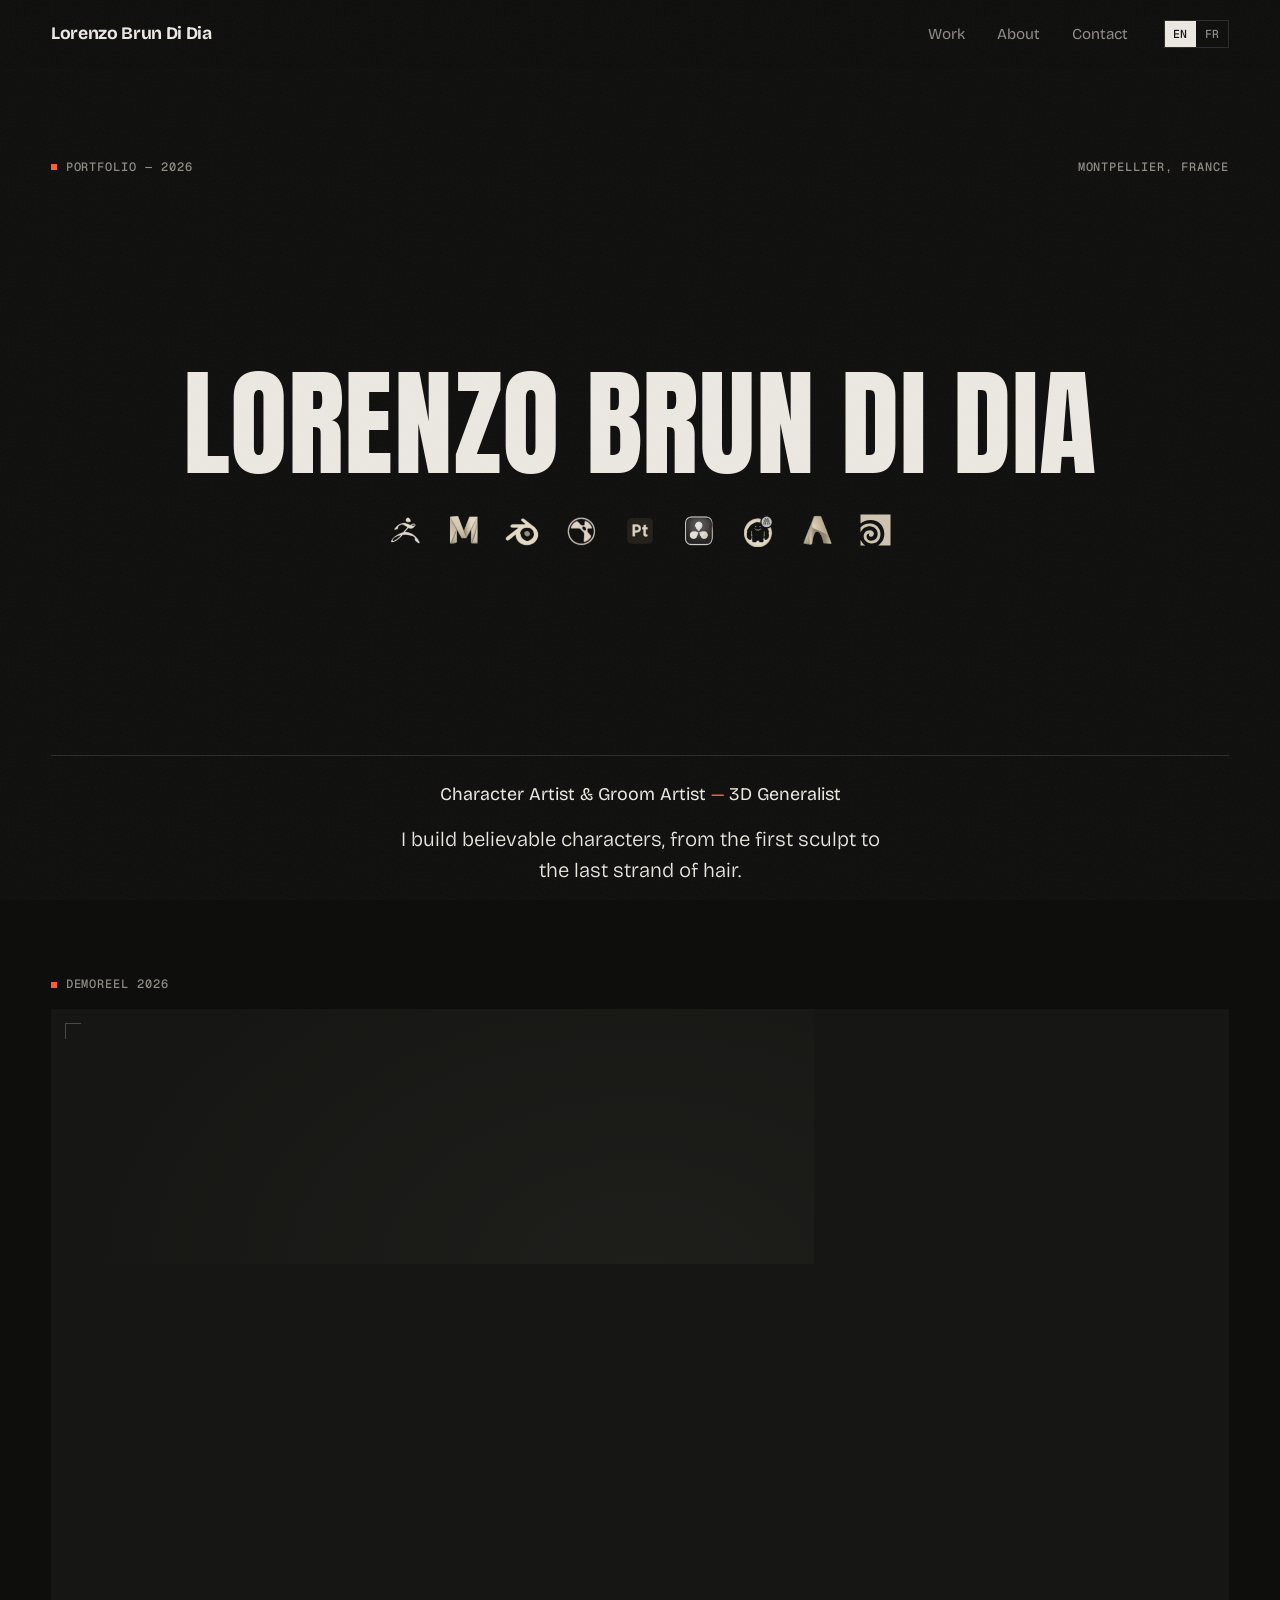
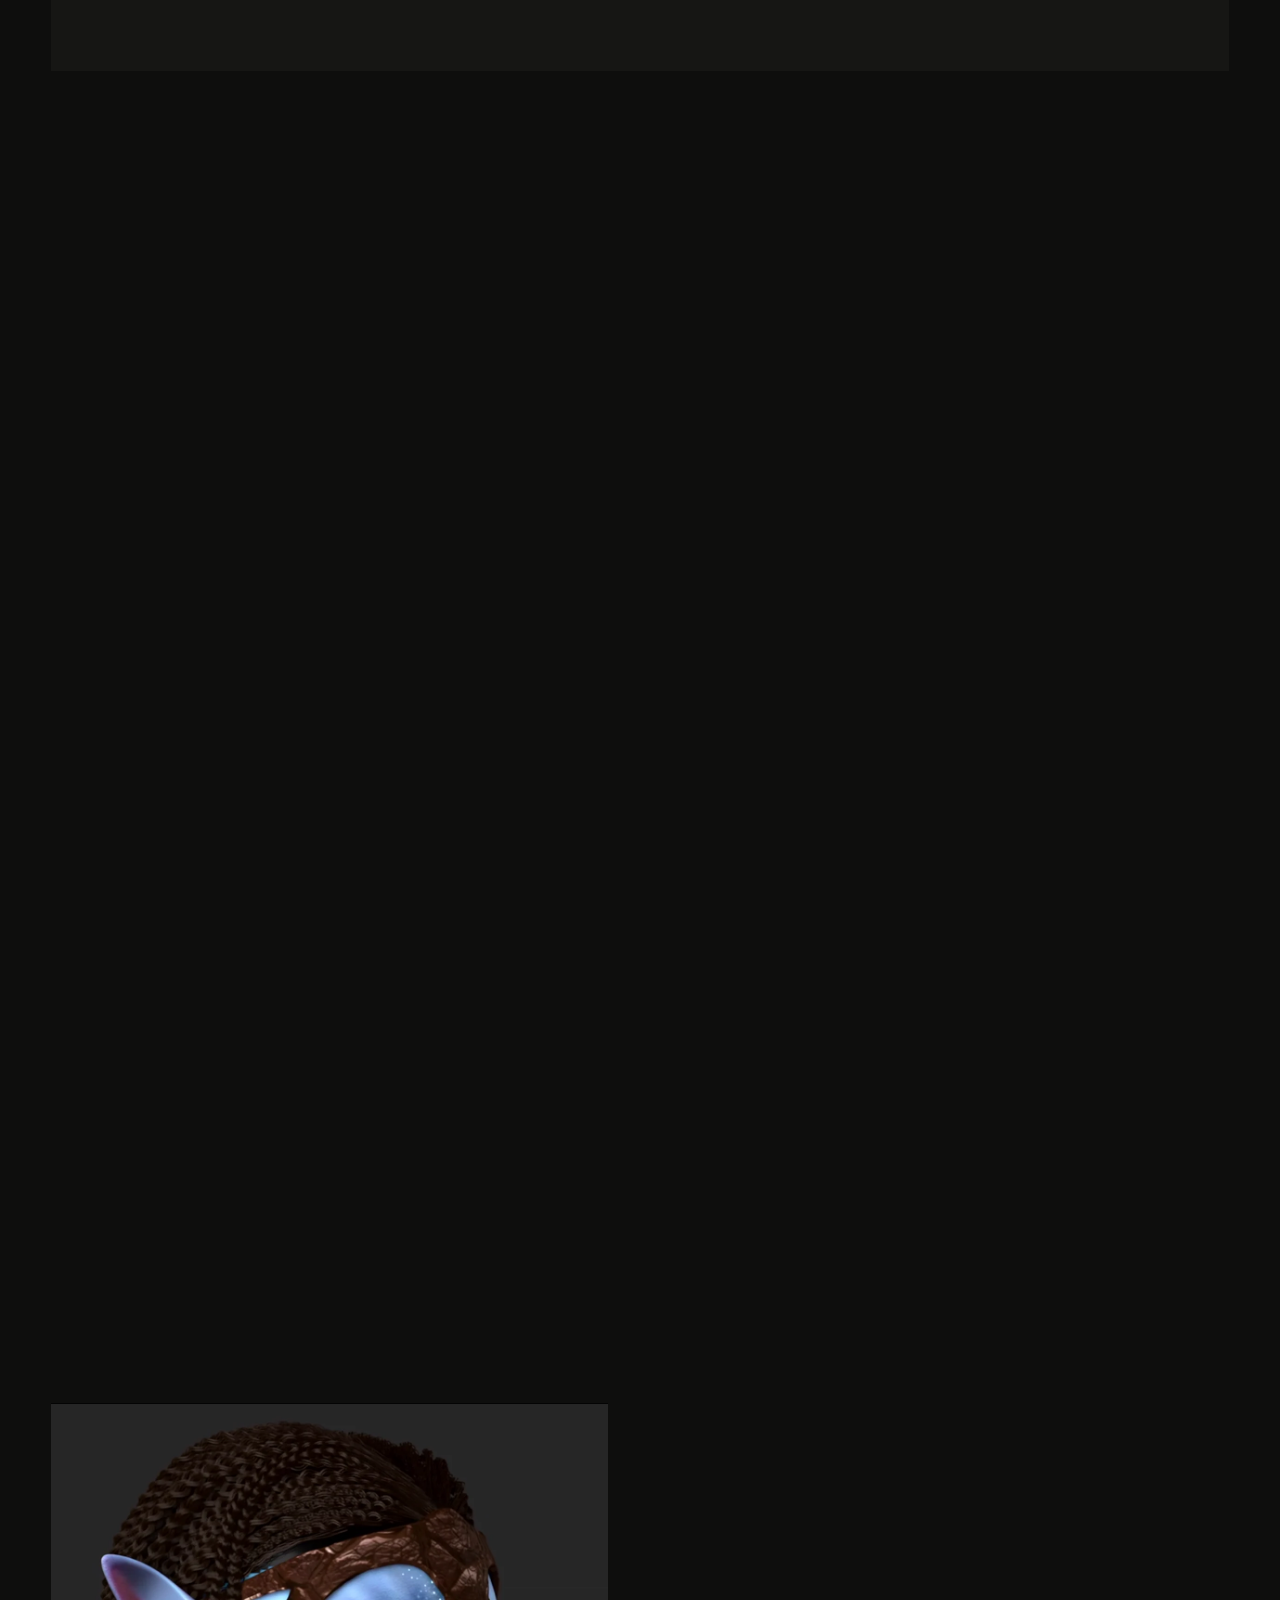
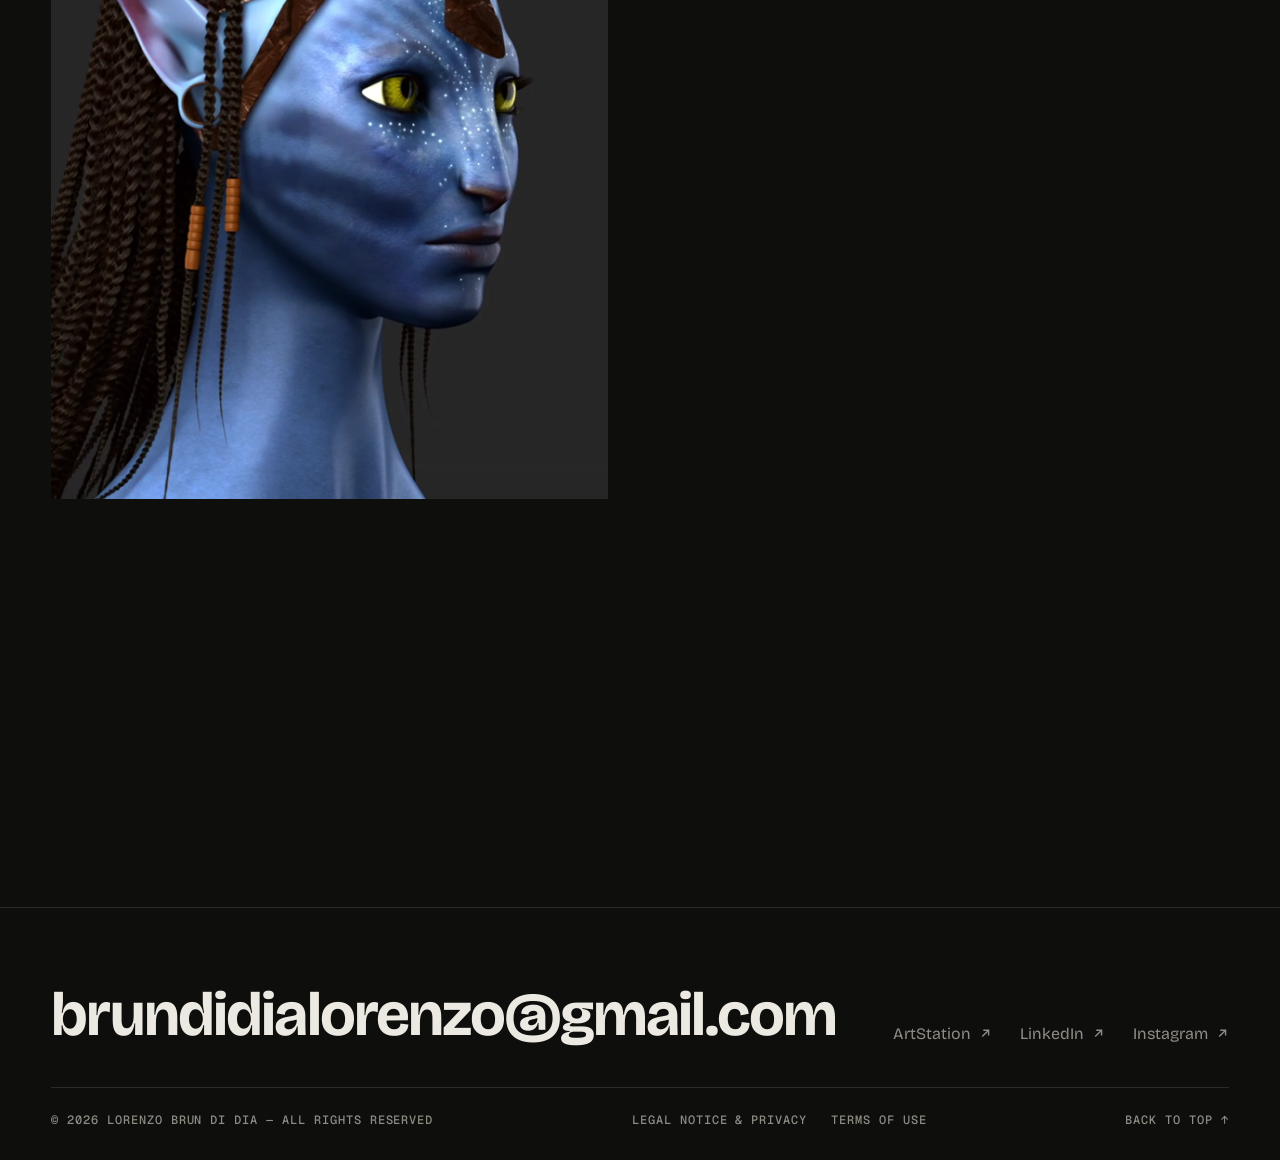
==== commit 718dc20a: "Projets classés automatiquement du plus récent au plus ancien Co-Authored-By: Claude Opus 5.5 <norep" ====
--- a/index.html
+++ b/index.html
@@ -16,11 +16,11 @@
   <meta property="og:description" content="Lorenzo Brun Di Dia — Character Artist & Groom Artist, 3D Generalist. Student in Character Design at ARTFX Montpellier.">
   <meta property="og:type" content="website">
   <link rel="icon" href="assets/favicon.svg" type="image/svg+xml">
-  <link rel="stylesheet" href="css/style.css?v=20261106-1">
-  <script src="data/site.js?v=20261106-1" defer></script>
-  <script src="data/projects.js?v=20261106-1" defer></script>
-  <script src="js/lightbox.js?v=20261106-1" defer></script>
-  <script src="js/app.js?v=20261106-1" defer></script>
+  <link rel="stylesheet" href="css/style.css?v=20261106-2">
+  <script src="data/site.js?v=20261106-2" defer></script>
+  <script src="data/projects.js?v=20261106-2" defer></script>
+  <script src="js/lightbox.js?v=20261106-2" defer></script>
+  <script src="js/app.js?v=20261106-2" defer></script>
 </head>
 <body data-page="home">
   <a class="skip-link" href="#main">Skip to content</a>
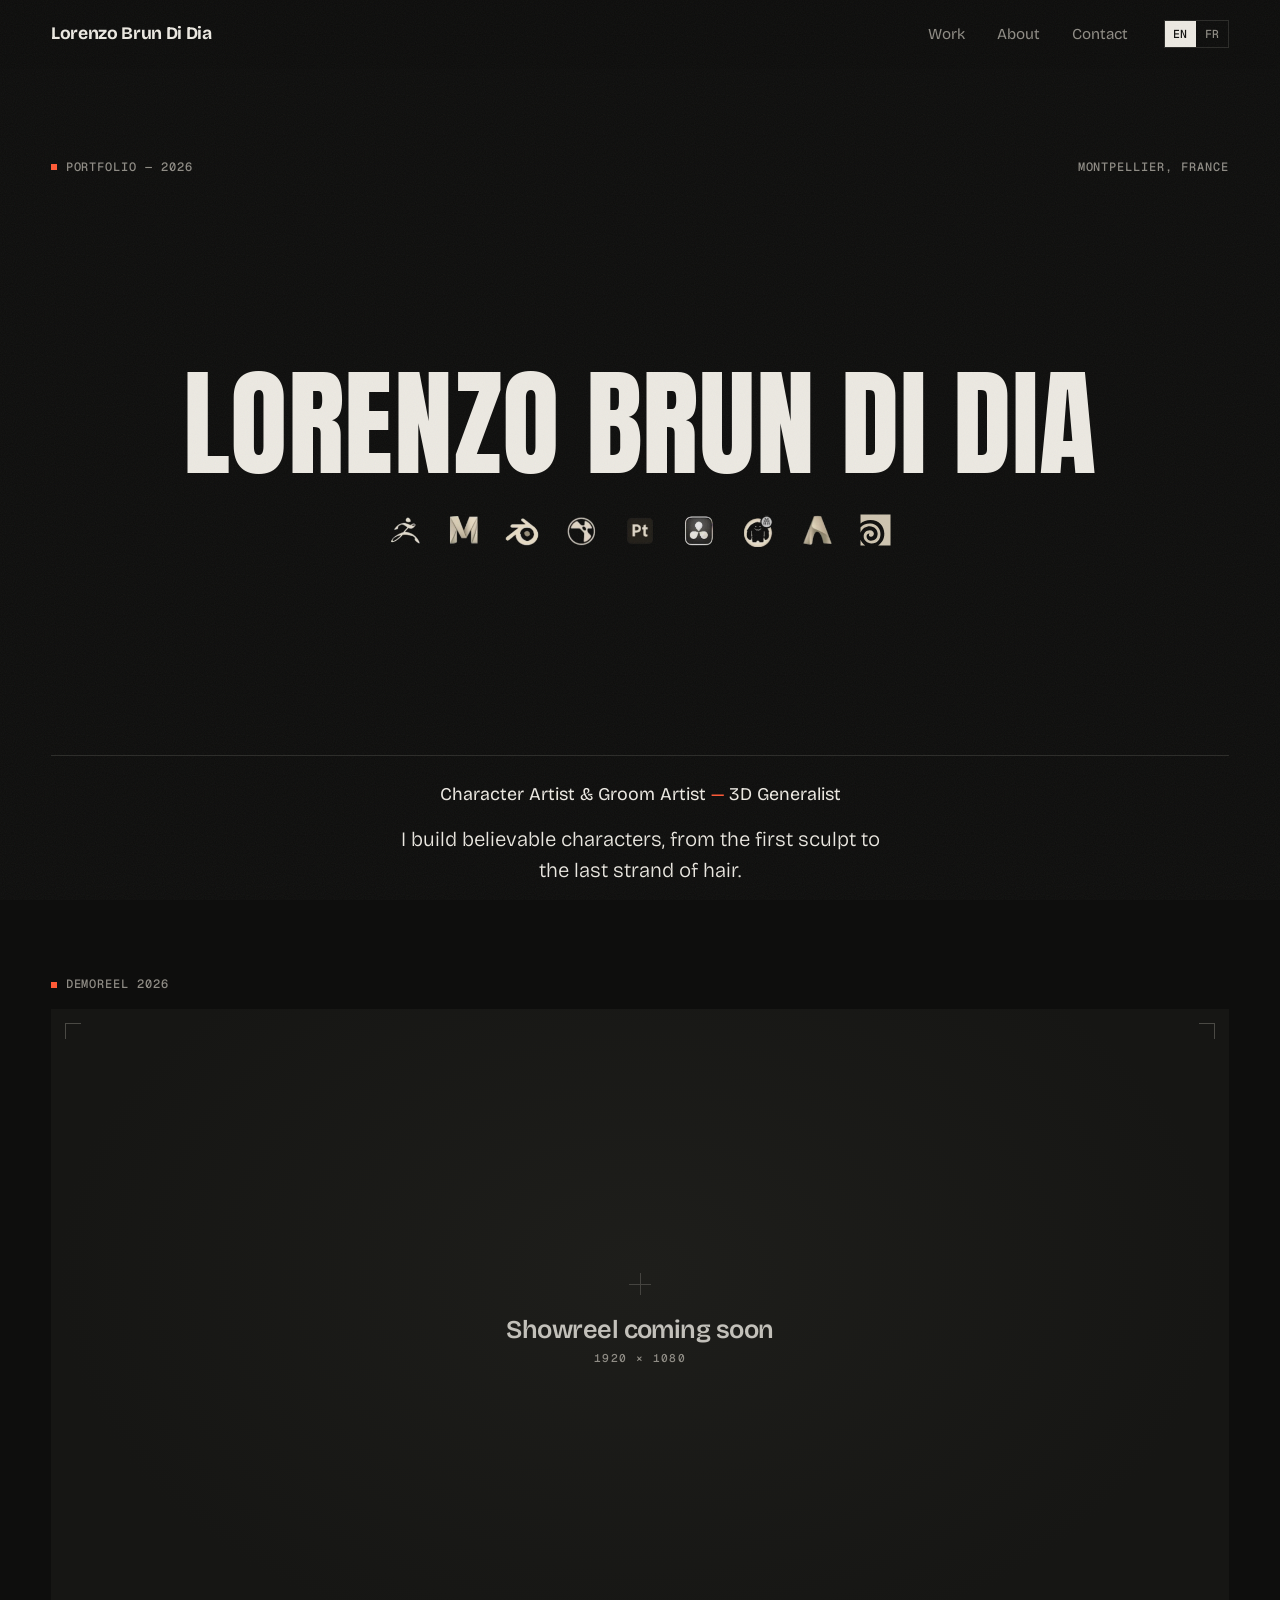
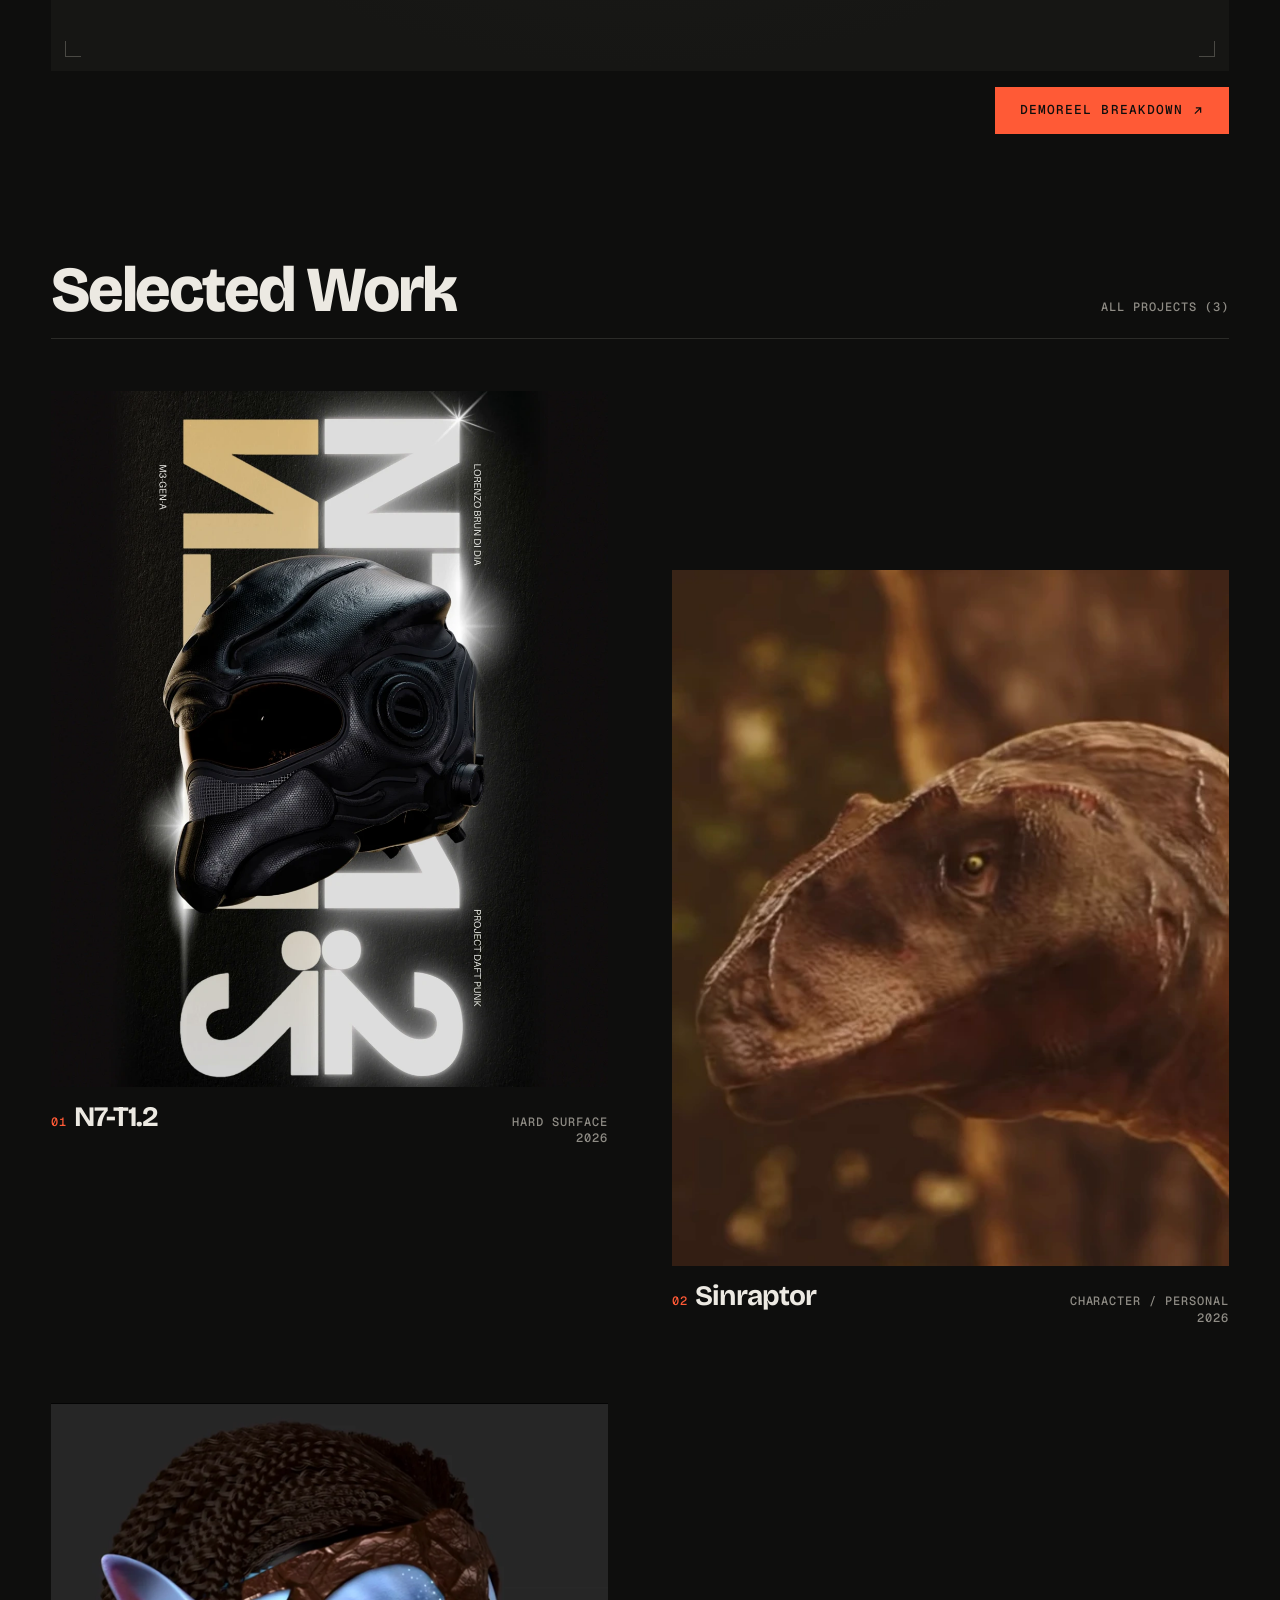
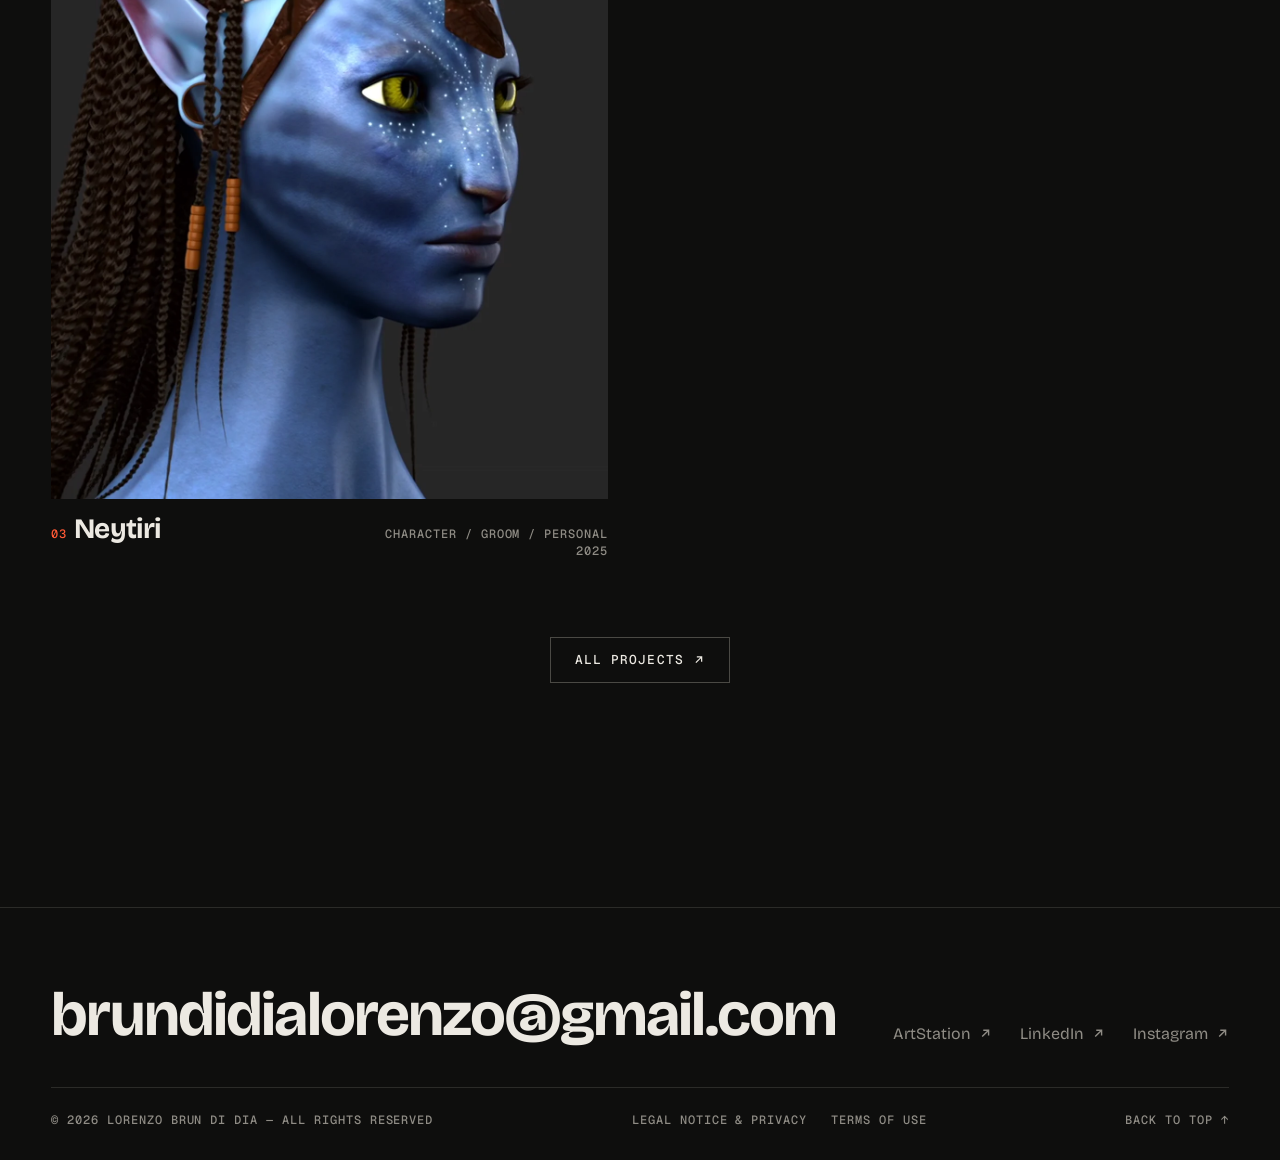
==== commit bcc3bcd2: "N7-T1.2 : vue arrière sans fond noir, nouvelle affiche en vignette Co-Authored-By: Claude Opus 5.5 <" ====
--- a/index.html
+++ b/index.html
@@ -16,11 +16,11 @@
   <meta property="og:description" content="Lorenzo Brun Di Dia — Character Artist & Groom Artist, 3D Generalist. Student in Character Design at ARTFX Montpellier.">
   <meta property="og:type" content="website">
   <link rel="icon" href="assets/favicon.svg" type="image/svg+xml">
-  <link rel="stylesheet" href="css/style.css?v=20261106-2">
-  <script src="data/site.js?v=20261106-2" defer></script>
-  <script src="data/projects.js?v=20261106-2" defer></script>
-  <script src="js/lightbox.js?v=20261106-2" defer></script>
-  <script src="js/app.js?v=20261106-2" defer></script>
+  <link rel="stylesheet" href="css/style.css?v=20261106-3">
+  <script src="data/site.js?v=20261106-3" defer></script>
+  <script src="data/projects.js?v=20261106-3" defer></script>
+  <script src="js/lightbox.js?v=20261106-3" defer></script>
+  <script src="js/app.js?v=20261106-3" defer></script>
 </head>
 <body data-page="home">
   <a class="skip-link" href="#main">Skip to content</a>
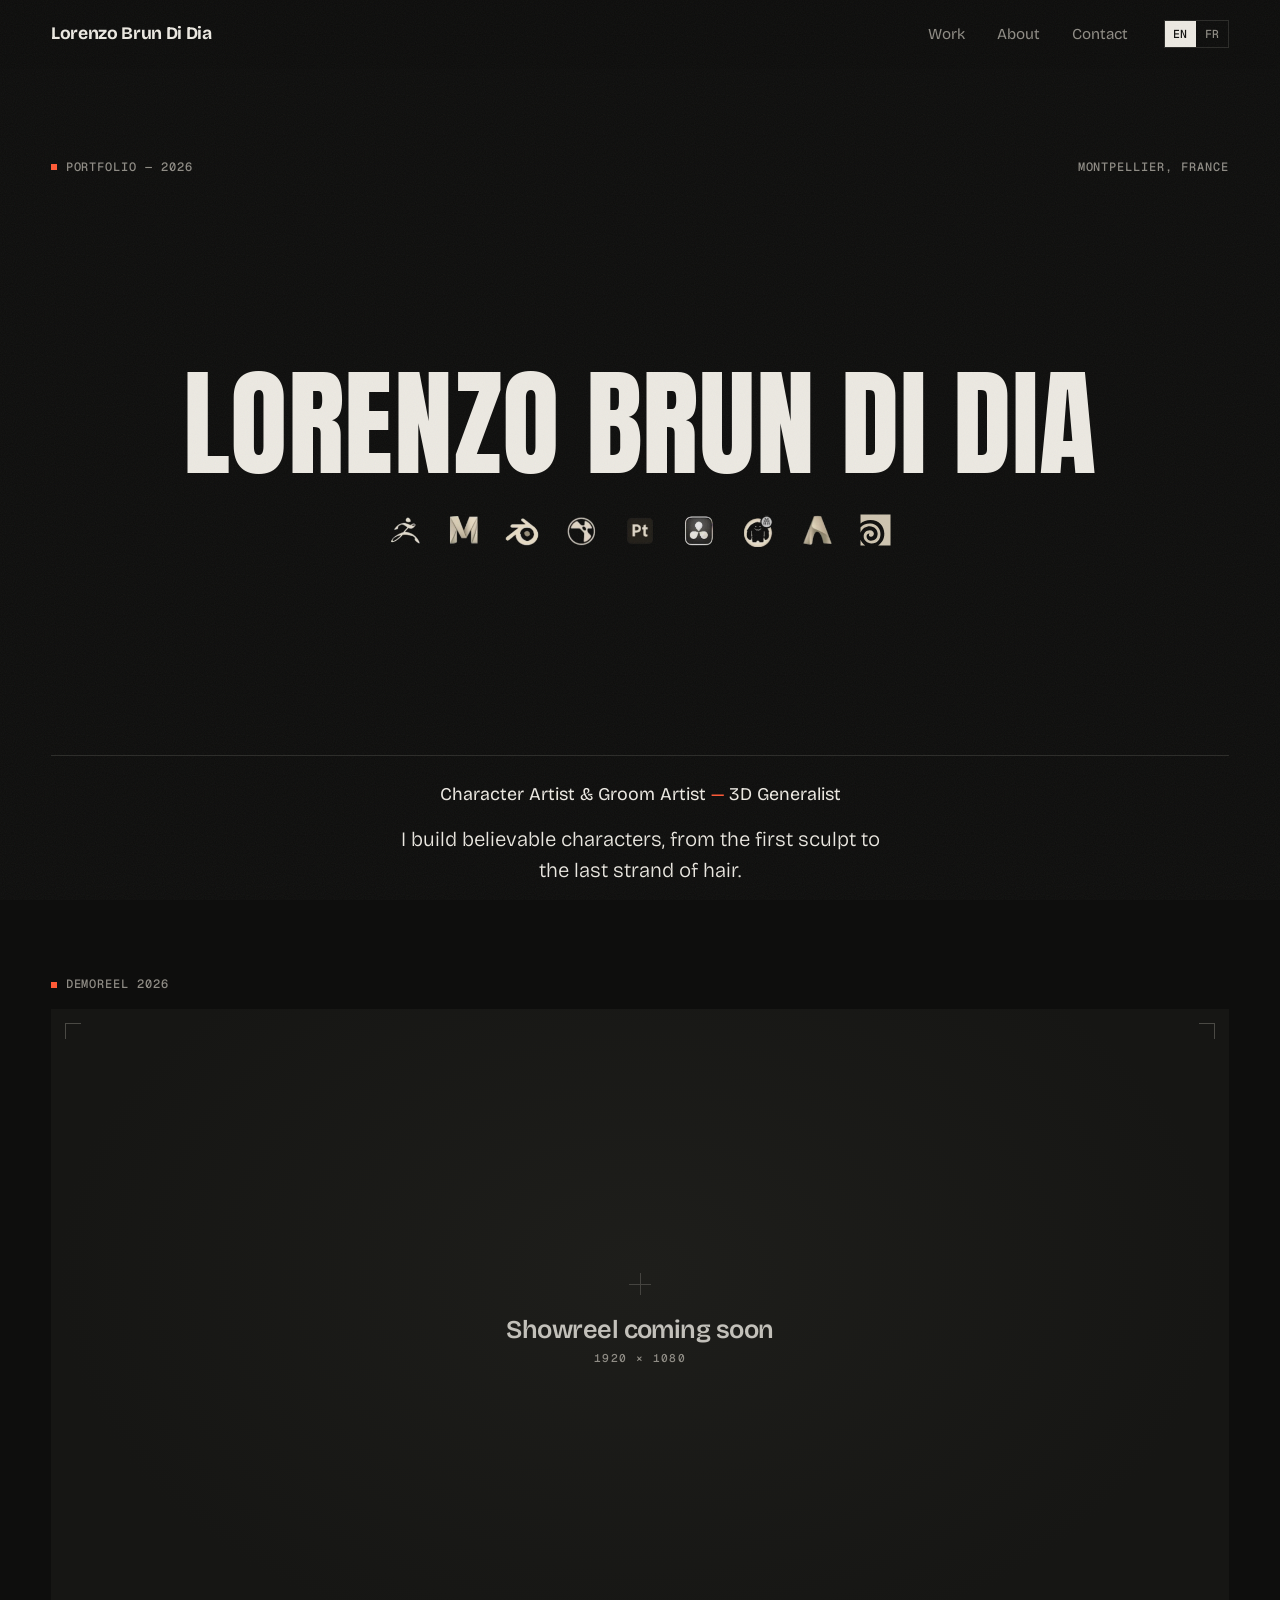
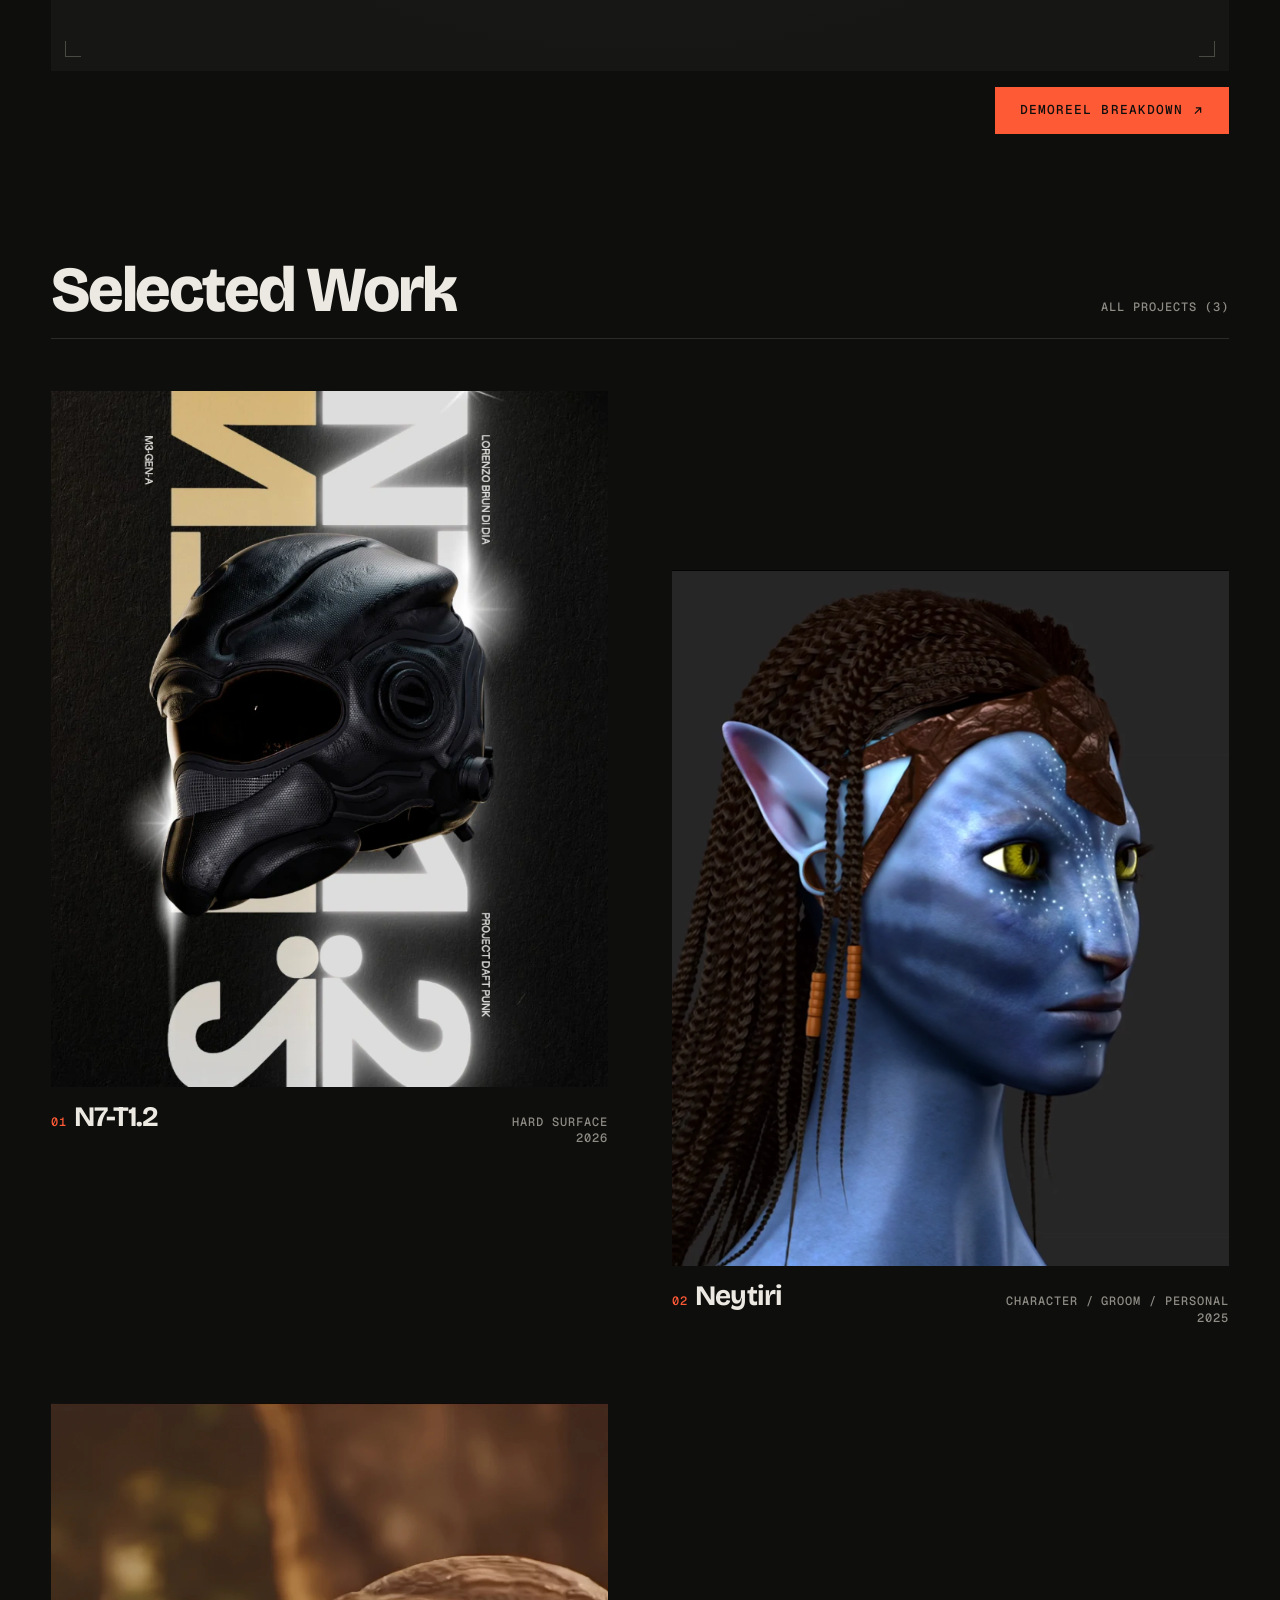
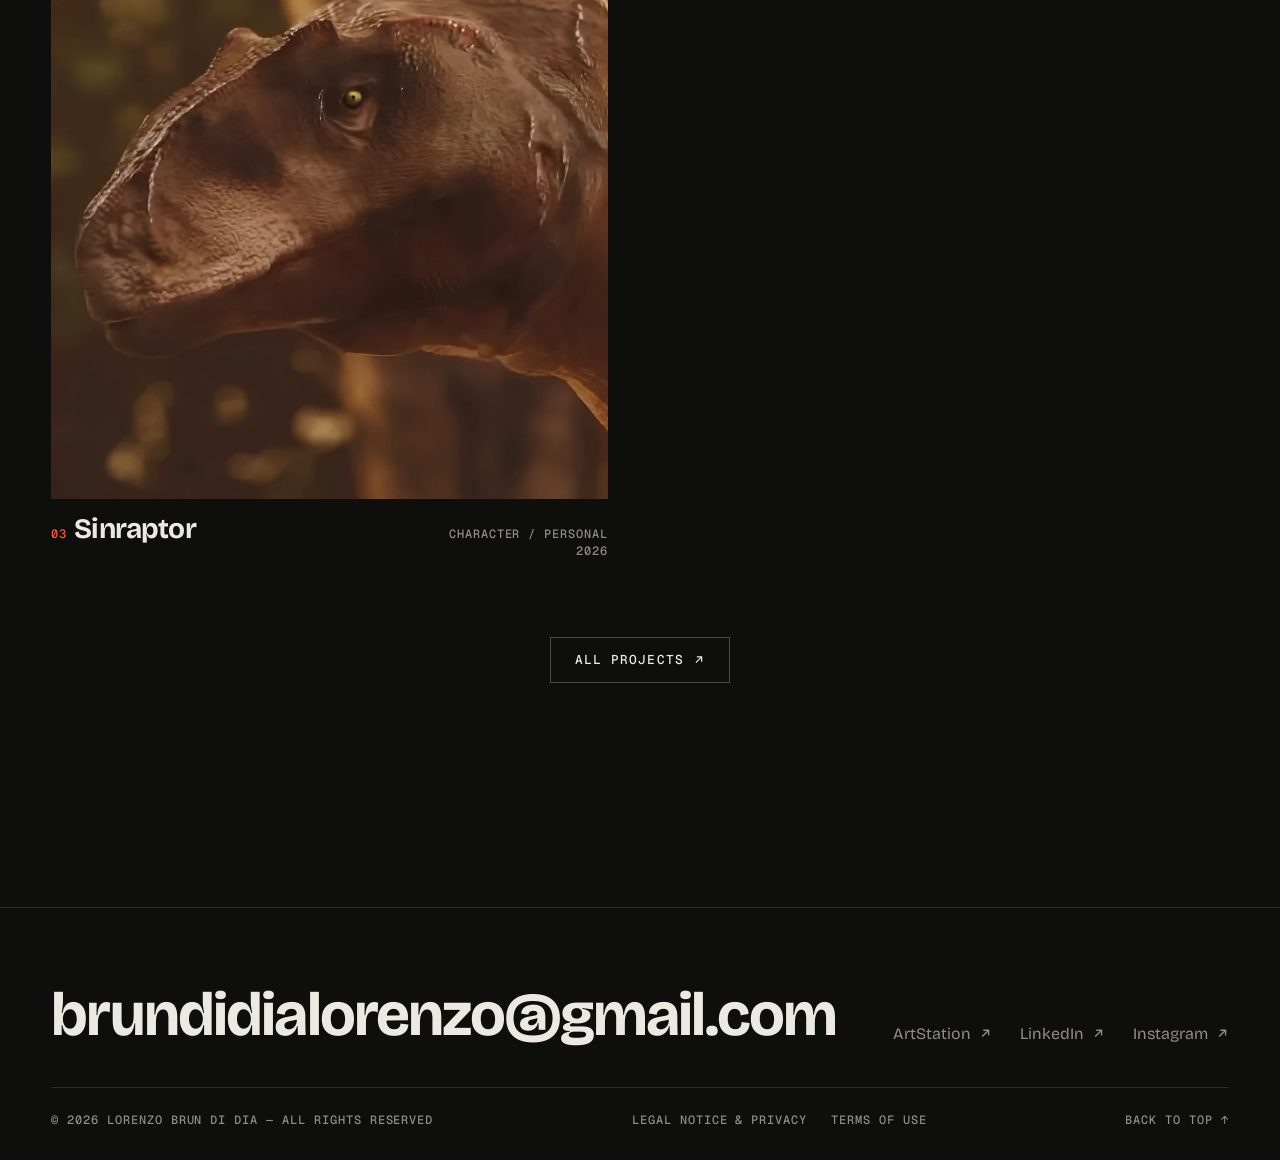
==== commit 1ce3a694: "Fonds UV et lights off harmonisés, nouvelles affiches, Sinraptor en dernier Co-Authored-By: Claude O" ====
--- a/index.html
+++ b/index.html
@@ -16,11 +16,11 @@
   <meta property="og:description" content="Lorenzo Brun Di Dia — Character Artist & Groom Artist, 3D Generalist. Student in Character Design at ARTFX Montpellier.">
   <meta property="og:type" content="website">
   <link rel="icon" href="assets/favicon.svg" type="image/svg+xml">
-  <link rel="stylesheet" href="css/style.css?v=20261106-3">
-  <script src="data/site.js?v=20261106-3" defer></script>
-  <script src="data/projects.js?v=20261106-3" defer></script>
-  <script src="js/lightbox.js?v=20261106-3" defer></script>
-  <script src="js/app.js?v=20261106-3" defer></script>
+  <link rel="stylesheet" href="css/style.css?v=20261106-4">
+  <script src="data/site.js?v=20261106-4" defer></script>
+  <script src="data/projects.js?v=20261106-4" defer></script>
+  <script src="js/lightbox.js?v=20261106-4" defer></script>
+  <script src="js/app.js?v=20261106-4" defer></script>
 </head>
 <body data-page="home">
   <a class="skip-link" href="#main">Skip to content</a>
